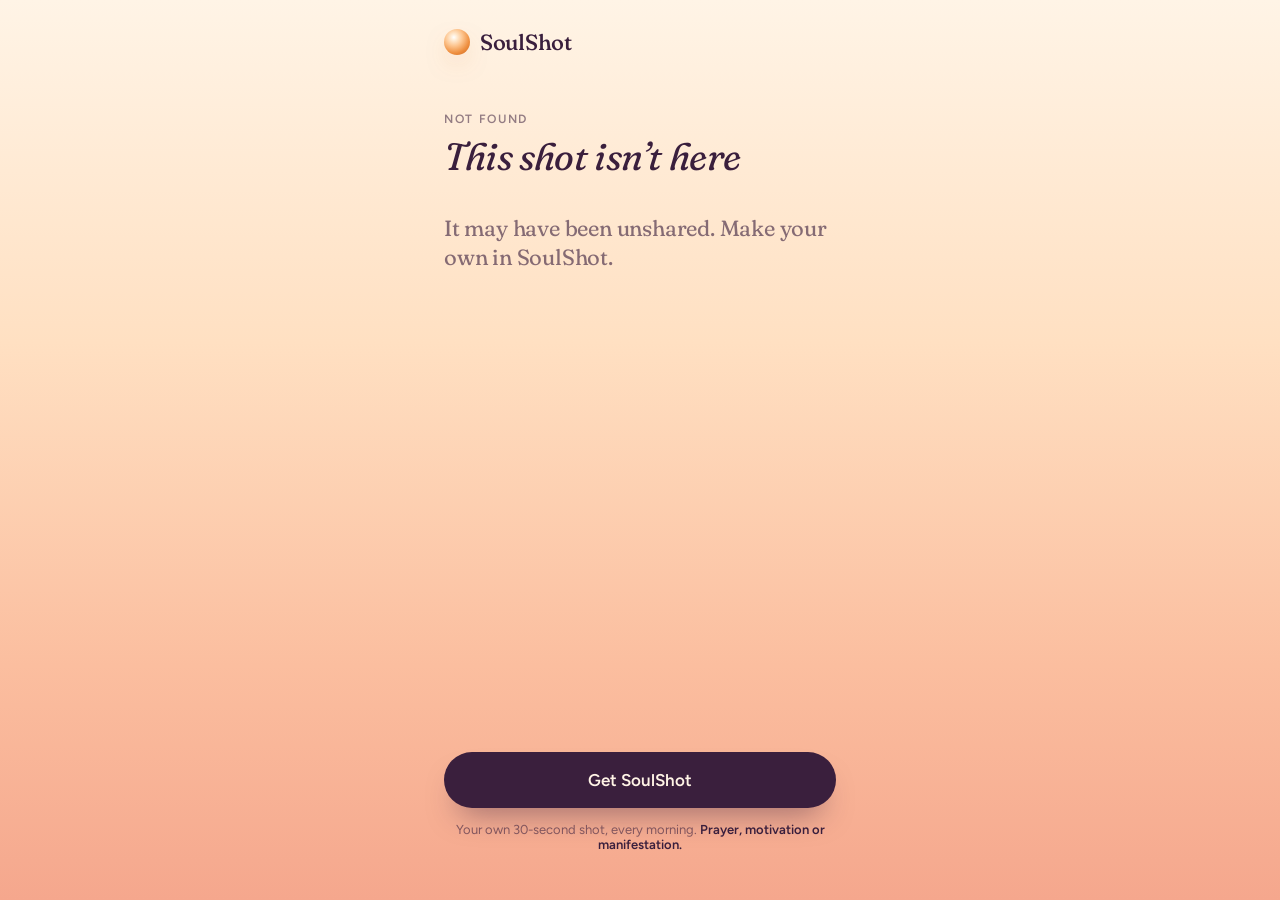
==== index.html @ 372f5d24 "Lane pill hugs its text" ====
<!doctype html>
<html lang="en">
<head>
<meta charset="utf-8">
<meta name="viewport" content="width=device-width, initial-scale=1, viewport-fit=cover">
<title>SoulShot</title>
<meta name="description" content="A 30-second shot from SoulShot. Tap to listen.">
<meta property="og:title" content="A SoulShot, shared with you">
<meta property="og:description" content="A 30-second shot. Tap to listen.">
<meta property="og:site_name" content="SoulShot">
<meta name="twitter:card" content="summary">
<meta name="theme-color" content="#FFF4E6">
<link rel="preconnect" href="https://fonts.gstatic.com" crossorigin>
<link rel="stylesheet" href="https://fonts.googleapis.com/css2?family=Fraunces:ital,opsz,wght,SOFT@0,9..144,400;0,9..144,500;1,9..144,400&family=Figtree:wght@400;500;600&display=swap">
<style>
  :root{--plum:#3A1F3D;--night:#1E1424;--cream:#FFF4E6;--peach:#FFE0C2;--salmon:#F5A78D;--sun:#EE8E3E;--lane:#E9633C}
  *{box-sizing:border-box}
  html,body{margin:0;min-height:100%}
  body{font-family:Figtree,-apple-system,"Segoe UI",sans-serif;color:var(--plum);background:linear-gradient(180deg,var(--cream) 0%,var(--peach) 38%,#FBBE9F 74%,var(--salmon) 100%) fixed;-webkit-font-smoothing:antialiased}
  .wrap{max-width:440px;margin:0 auto;padding:max(28px,env(safe-area-inset-top)) 24px 48px;min-height:100vh;display:flex;flex-direction:column}
  .brand{display:flex;align-items:center;gap:10px;font-family:Fraunces,Georgia,serif;font-variation-settings:"SOFT" 60;font-weight:500;font-size:22px;letter-spacing:-.3px}
  .orb{width:26px;height:26px;border-radius:50%;background:radial-gradient(circle at 38% 32%,#fff 0%,#FFEBD3 13%,#FDC58F 36%,#EE8E3E 66%,#C4611E 100%);box-shadow:0 10px 24px -8px rgba(200,100,30,.55);animation:breathe 4.4s ease-in-out infinite}
  @keyframes breathe{50%{transform:scale(1.06)}}
  .eyebrow{margin-top:56px;font-size:12px;font-weight:600;letter-spacing:.14em;text-transform:uppercase;color:rgba(58,31,61,.55)}
  h1{font-family:Fraunces,Georgia,serif;font-variation-settings:"SOFT" 60;font-style:italic;font-weight:400;font-size:38px;line-height:1.08;letter-spacing:-.4px;margin:10px 0 0;text-wrap:balance;min-height:1.1em}
  .lane{display:inline-block;align-self:flex-start;margin-top:8px;padding:5px 10px;border-radius:999px;background:rgba(255,255,255,.7);font-size:12px;font-weight:600;color:var(--lane);text-transform:capitalize}
  .player{margin-top:28px;display:flex;align-items:center;gap:16px}
  button.play{width:72px;height:72px;border-radius:50%;border:0;background:var(--plum);color:var(--cream);display:grid;place-items:center;cursor:pointer;box-shadow:0 18px 30px -14px rgba(58,31,61,.5);flex:0 0 auto}
  button.play svg{width:26px;height:26px;fill:currentColor}
  button.play .pause{display:none}
  button.play.on .play{display:none}
  button.play.on .pause{display:block}
  .track{flex:1}
  .bar{height:4px;border-radius:4px;background:rgba(58,31,61,.18);overflow:hidden}
  .fill{height:100%;width:0;background:var(--plum);border-radius:4px;transition:width .2s linear}
  .times{display:flex;justify-content:space-between;font-size:12px;color:rgba(58,31,61,.6);margin-top:8px;font-variant-numeric:tabular-nums}
  .words{margin-top:36px;font-family:Fraunces,Georgia,serif;font-variation-settings:"SOFT" 60;font-size:22px;line-height:1.35;letter-spacing:-.2px}
  .words p{margin:0 0 14px}
  .quiet{color:rgba(58,31,61,.62)}
  .get{margin-top:auto;padding-top:48px}
  a.cta{display:flex;align-items:center;justify-content:center;height:56px;border-radius:999px;background:var(--plum);color:var(--cream);text-decoration:none;font-weight:600;font-size:17px;box-shadow:0 18px 30px -14px rgba(58,31,61,.5)}
  .foot{margin-top:14px;text-align:center;font-size:13px;color:rgba(58,31,61,.6)}
  .foot b{font-weight:600;color:var(--plum)}
  [hidden]{display:none!important}
  @media (prefers-reduced-motion:reduce){.fill{transition:none}.orb{animation:none}}
</style>
</head>
<body>
<div class="wrap">
  <div class="brand"><span class="orb"></span>SoulShot</div>
  <div class="eyebrow" id="eyebrow">A shot, shared with you</div>
  <h1 id="title"></h1>
  <span class="lane" id="lane" hidden></span>
  <div class="player" id="player" hidden>
    <button class="play" id="play" aria-label="Play">
      <svg class="play" viewBox="0 0 24 24"><path d="M8 5v14l11-7z"/></svg>
      <svg class="pause" viewBox="0 0 24 24"><path d="M6 5h4v14H6zm8 0h4v14h-4z"/></svg>
    </button>
    <div class="track"><div class="bar"><div class="fill" id="fill"></div></div>
      <div class="times"><span id="now">0:00</span><span id="end">0:30</span></div>
    </div>
  </div>
  <audio id="audio" preload="metadata"></audio>
  <div class="words" id="words"><p class="quiet">Opening…</p></div>
  <div class="get">
    <a class="cta" id="cta" href="https://apps.apple.com/app/id6813150517">Get SoulShot</a>
    <div class="foot">Your own 30-second shot, every morning. <b>Prayer, motivation or manifestation.</b></div>
  </div>
</div>
<script>
(function(){
  // The shot comes from the SoulShot backend by its share token; only shots
  // their owner shared have one, and the link names nothing else.
  var API='https://uipfkozpxhfnmvrdkhsc.supabase.co/functions/v1/share/';
  var LANE={prayer:'#D9A23F',motivation:'#E9633C',manifestation:'#7F63C8'};
  var q=new URLSearchParams(location.search);
  var token=q.get('t')||(location.hash||'').replace(/^#/,'');
  var $=function(id){return document.getElementById(id)};
  function fmt(s){s=Math.max(0,Math.round(s));return Math.floor(s/60)+':'+String(s%60).padStart(2,'0')}
  function notFound(){
    $('eyebrow').textContent='Not found';
    $('title').textContent='This shot isn’t here';
    $('words').innerHTML='<p class="quiet">It may have been unshared. Make your own in SoulShot.</p>';
  }
  if(!token||!/^[A-Za-z0-9_-]{6,64}$/.test(token)){notFound();return}
  fetch(API+encodeURIComponent(token)+'?format=json',{headers:{accept:'application/json'}})
    .then(function(r){if(!r.ok)throw new Error(String(r.status));return r.json()})
    .then(function(shot){
      document.title=shot.title+' · SoulShot';
      $('title').textContent=shot.title;
      var lane=$('lane');lane.textContent=shot.lane;lane.style.color=LANE[shot.lane]||LANE.motivation;lane.hidden=false;
      var words=$('words');words.innerHTML='';
      String(shot.script||'').split(/(?<=[.!?…]["'”’)\]]*)\s+/).forEach(function(s){s=s.trim();if(!s)return;var p=document.createElement('p');p.textContent=s;words.appendChild(p)});
      if(shot.appStoreUrl)$('cta').href=shot.appStoreUrl;
      if(!shot.audioUrl)return;
      var a=$('audio'),b=$('play'),f=$('fill'),n=$('now');
      a.src=shot.audioUrl;
      $('end').textContent=fmt(shot.durationSeconds||30);
      $('player').hidden=false;
      b.addEventListener('click',function(){if(a.paused){a.play()}else{a.pause()}});
      a.addEventListener('play',function(){b.classList.add('on');b.setAttribute('aria-label','Pause')});
      a.addEventListener('pause',function(){b.classList.remove('on');b.setAttribute('aria-label','Play')});
      a.addEventListener('loadedmetadata',function(){if(a.duration)$('end').textContent=fmt(a.duration)});
      a.addEventListener('timeupdate',function(){if(a.duration){f.style.width=(a.currentTime/a.duration*100)+'%';n.textContent=fmt(a.currentTime)}});
      a.addEventListener('ended',function(){f.style.width='100%'});
    })
    .catch(notFound);
})();
</script>
</body>
</html>
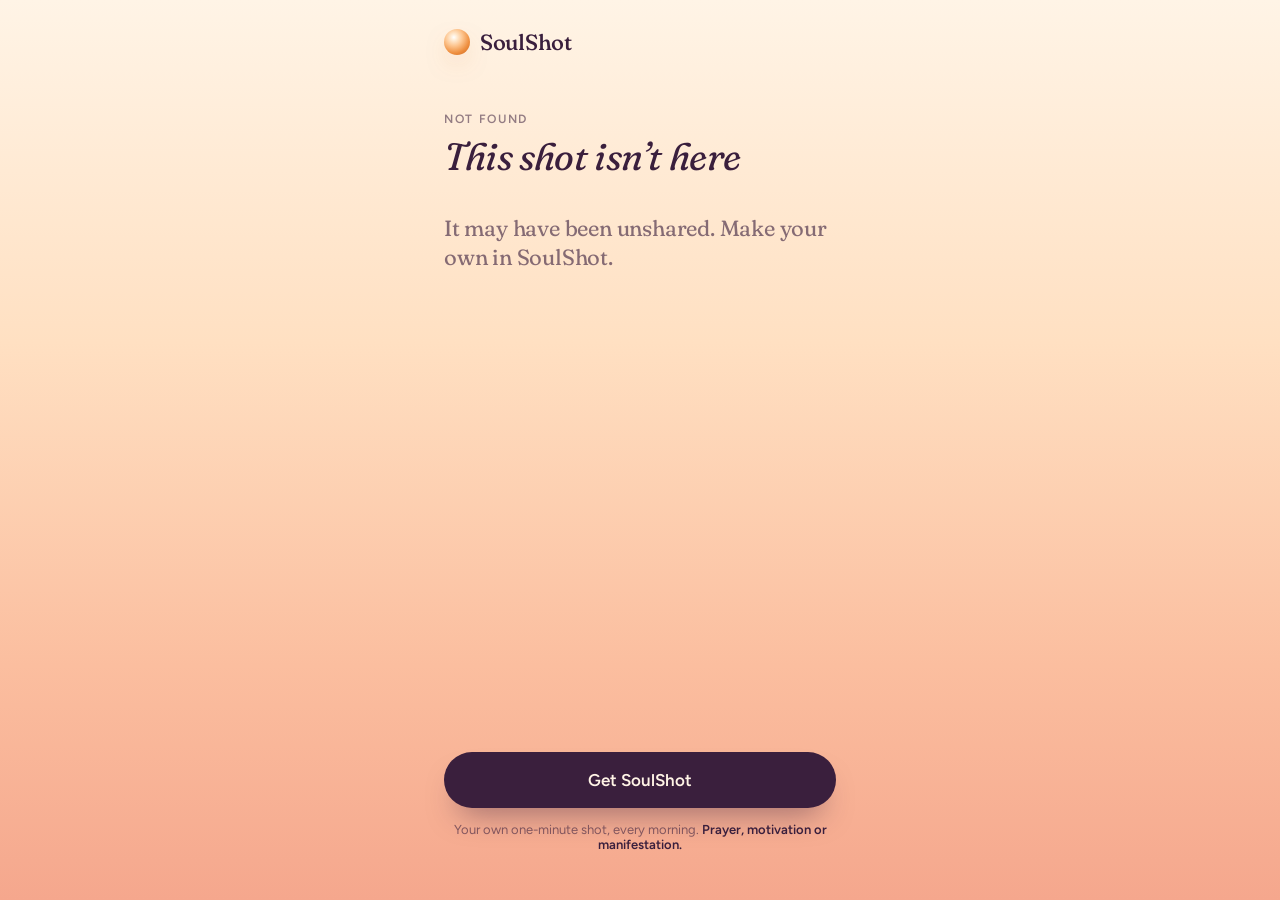
==== commit b15cbaff: "Play the delivery's music bed under a shared shot The stored file is voice only; the app layers the " ====
--- a/index.html
+++ b/index.html
@@ -4,9 +4,9 @@
 <meta charset="utf-8">
 <meta name="viewport" content="width=device-width, initial-scale=1, viewport-fit=cover">
 <title>SoulShot</title>
-<meta name="description" content="A 30-second shot from SoulShot. Tap to listen.">
+<meta name="description" content="A one-minute shot from SoulShot. Tap to listen.">
 <meta property="og:title" content="A SoulShot, shared with you">
-<meta property="og:description" content="A 30-second shot. Tap to listen.">
+<meta property="og:description" content="A one-minute shot. Tap to listen.">
 <meta property="og:site_name" content="SoulShot">
 <meta name="twitter:card" content="summary">
 <meta name="theme-color" content="#FFF4E6">
@@ -57,14 +57,15 @@
       <svg class="pause" viewBox="0 0 24 24"><path d="M6 5h4v14H6zm8 0h4v14h-4z"/></svg>
     </button>
     <div class="track"><div class="bar"><div class="fill" id="fill"></div></div>
-      <div class="times"><span id="now">0:00</span><span id="end">0:30</span></div>
+      <div class="times"><span id="now">0:00</span><span id="end">1:15</span></div>
     </div>
   </div>
   <audio id="audio" preload="metadata"></audio>
+  <audio id="bed" preload="auto" loop></audio>
   <div class="words" id="words"><p class="quiet">Opening…</p></div>
   <div class="get">
     <a class="cta" id="cta" href="https://apps.apple.com/app/id6813150517">Get SoulShot</a>
-    <div class="foot">Your own 30-second shot, every morning. <b>Prayer, motivation or manifestation.</b></div>
+    <div class="foot">Your own one-minute shot, every morning. <b>Prayer, motivation or manifestation.</b></div>
   </div>
 </div>
 <script>
@@ -93,16 +94,21 @@
       String(shot.script||'').split(/(?<=[.!?…]["'”’)\]]*)\s+/).forEach(function(s){s=s.trim();if(!s)return;var p=document.createElement('p');p.textContent=s;words.appendChild(p)});
       if(shot.appStoreUrl)$('cta').href=shot.appStoreUrl;
       if(!shot.audioUrl)return;
-      var a=$('audio'),b=$('play'),f=$('fill'),n=$('now');
+      var a=$('audio'),b=$('play'),f=$('fill'),n=$('now'),m=$('bed');
       a.src=shot.audioUrl;
-      $('end').textContent=fmt(shot.durationSeconds||30);
+      // The music under the voice, as the app plays it: the delivery's own
+      // bed, looping quietly, in with the voice and out with the last word.
+      var bed=shot.bed&&shot.bed.url?shot.bed:null,gain=bed?Math.max(0,Math.min(1,bed.gain||0.3)):0,fade=null;
+      if(bed){m.src=bed.url;m.volume=gain}
+      function ramp(to,ms,done){if(!bed)return;clearInterval(fade);var from=m.volume,steps=10,i=0;fade=setInterval(function(){i++;m.volume=Math.max(0,Math.min(1,from+(to-from)*i/steps));if(i>=steps){clearInterval(fade);done&&done()}},ms/steps)}
+      $('end').textContent=fmt(shot.durationSeconds||75);
       $('player').hidden=false;
       b.addEventListener('click',function(){if(a.paused){a.play()}else{a.pause()}});
-      a.addEventListener('play',function(){b.classList.add('on');b.setAttribute('aria-label','Pause')});
-      a.addEventListener('pause',function(){b.classList.remove('on');b.setAttribute('aria-label','Play')});
+      a.addEventListener('play',function(){b.classList.add('on');b.setAttribute('aria-label','Pause');if(bed){m.volume=0;m.play().catch(function(){});ramp(gain,900)}});
+      a.addEventListener('pause',function(){b.classList.remove('on');b.setAttribute('aria-label','Play');if(bed&&!a.ended)ramp(0,400,function(){m.pause()})});
       a.addEventListener('loadedmetadata',function(){if(a.duration)$('end').textContent=fmt(a.duration)});
       a.addEventListener('timeupdate',function(){if(a.duration){f.style.width=(a.currentTime/a.duration*100)+'%';n.textContent=fmt(a.currentTime)}});
-      a.addEventListener('ended',function(){f.style.width='100%'});
+      a.addEventListener('ended',function(){f.style.width='100%';if(bed)ramp(0,1500,function(){m.pause();m.currentTime=0})});
     })
     .catch(notFound);
 })();
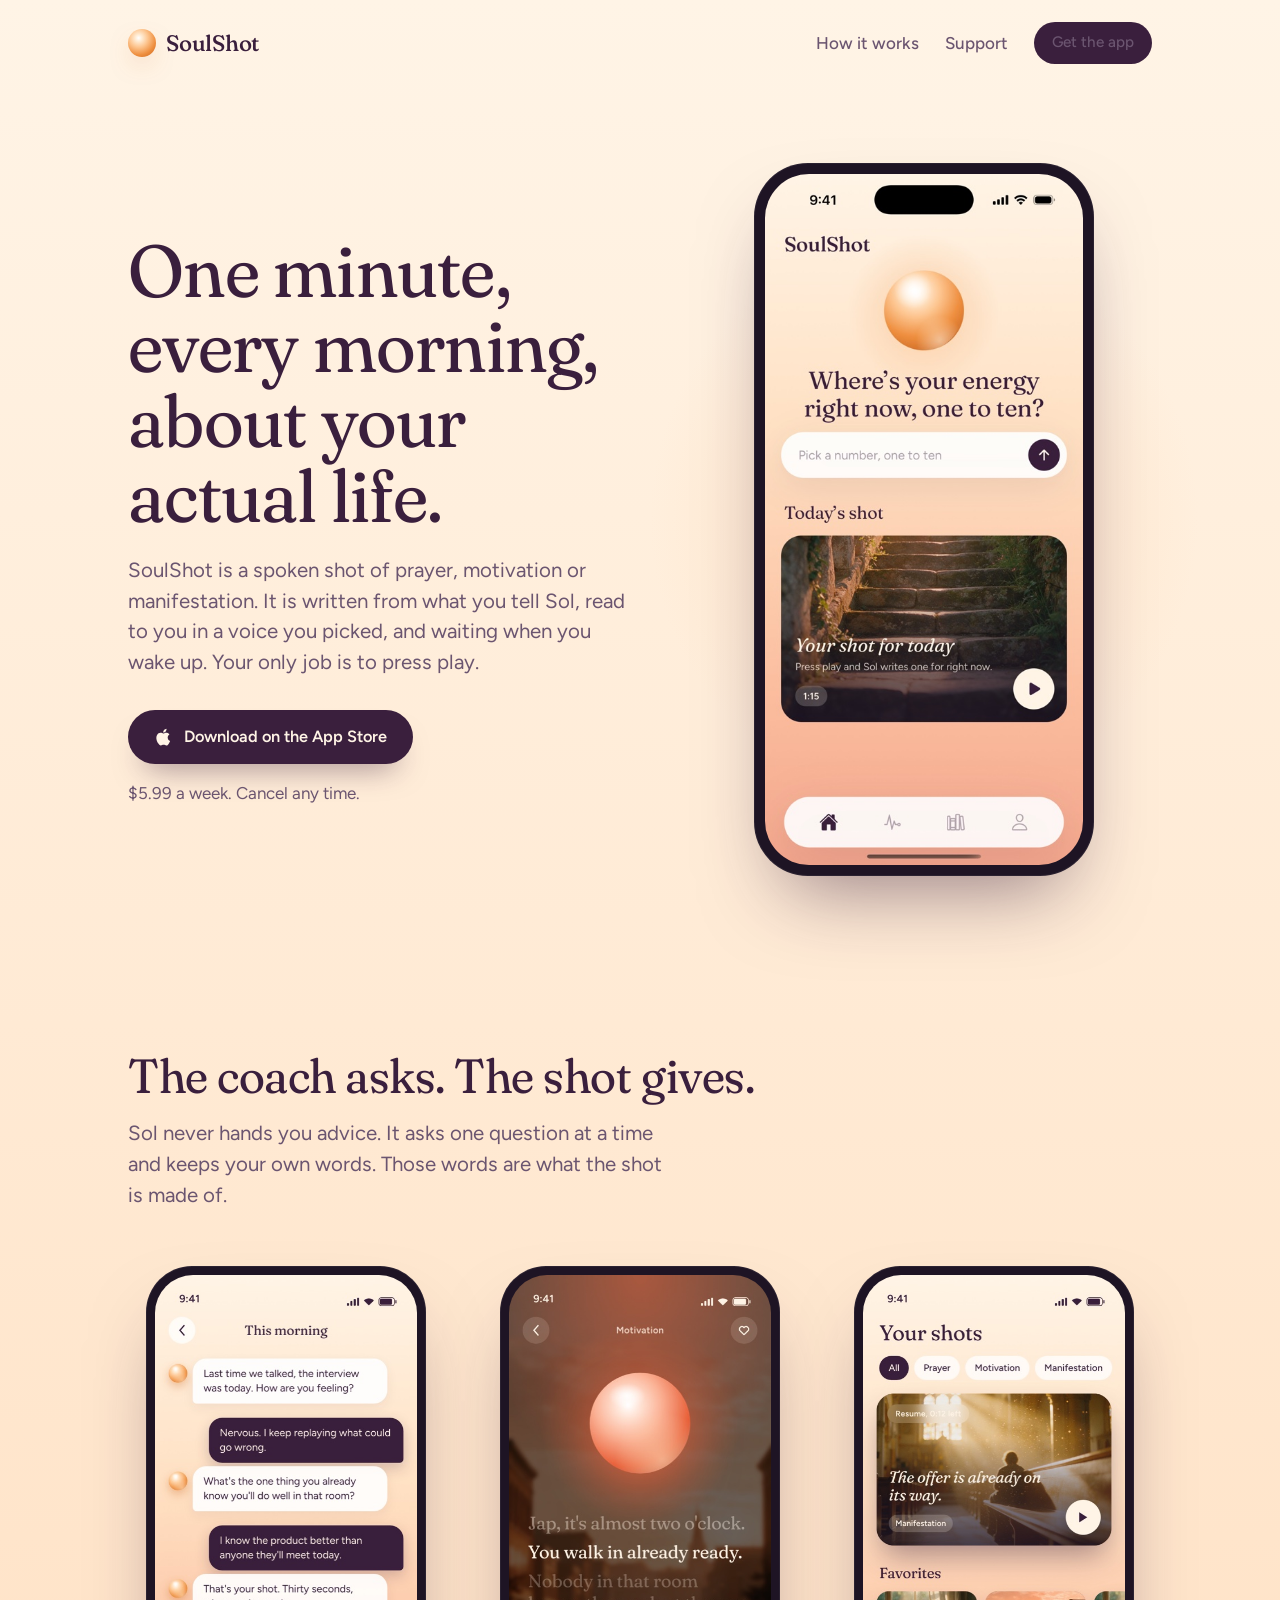
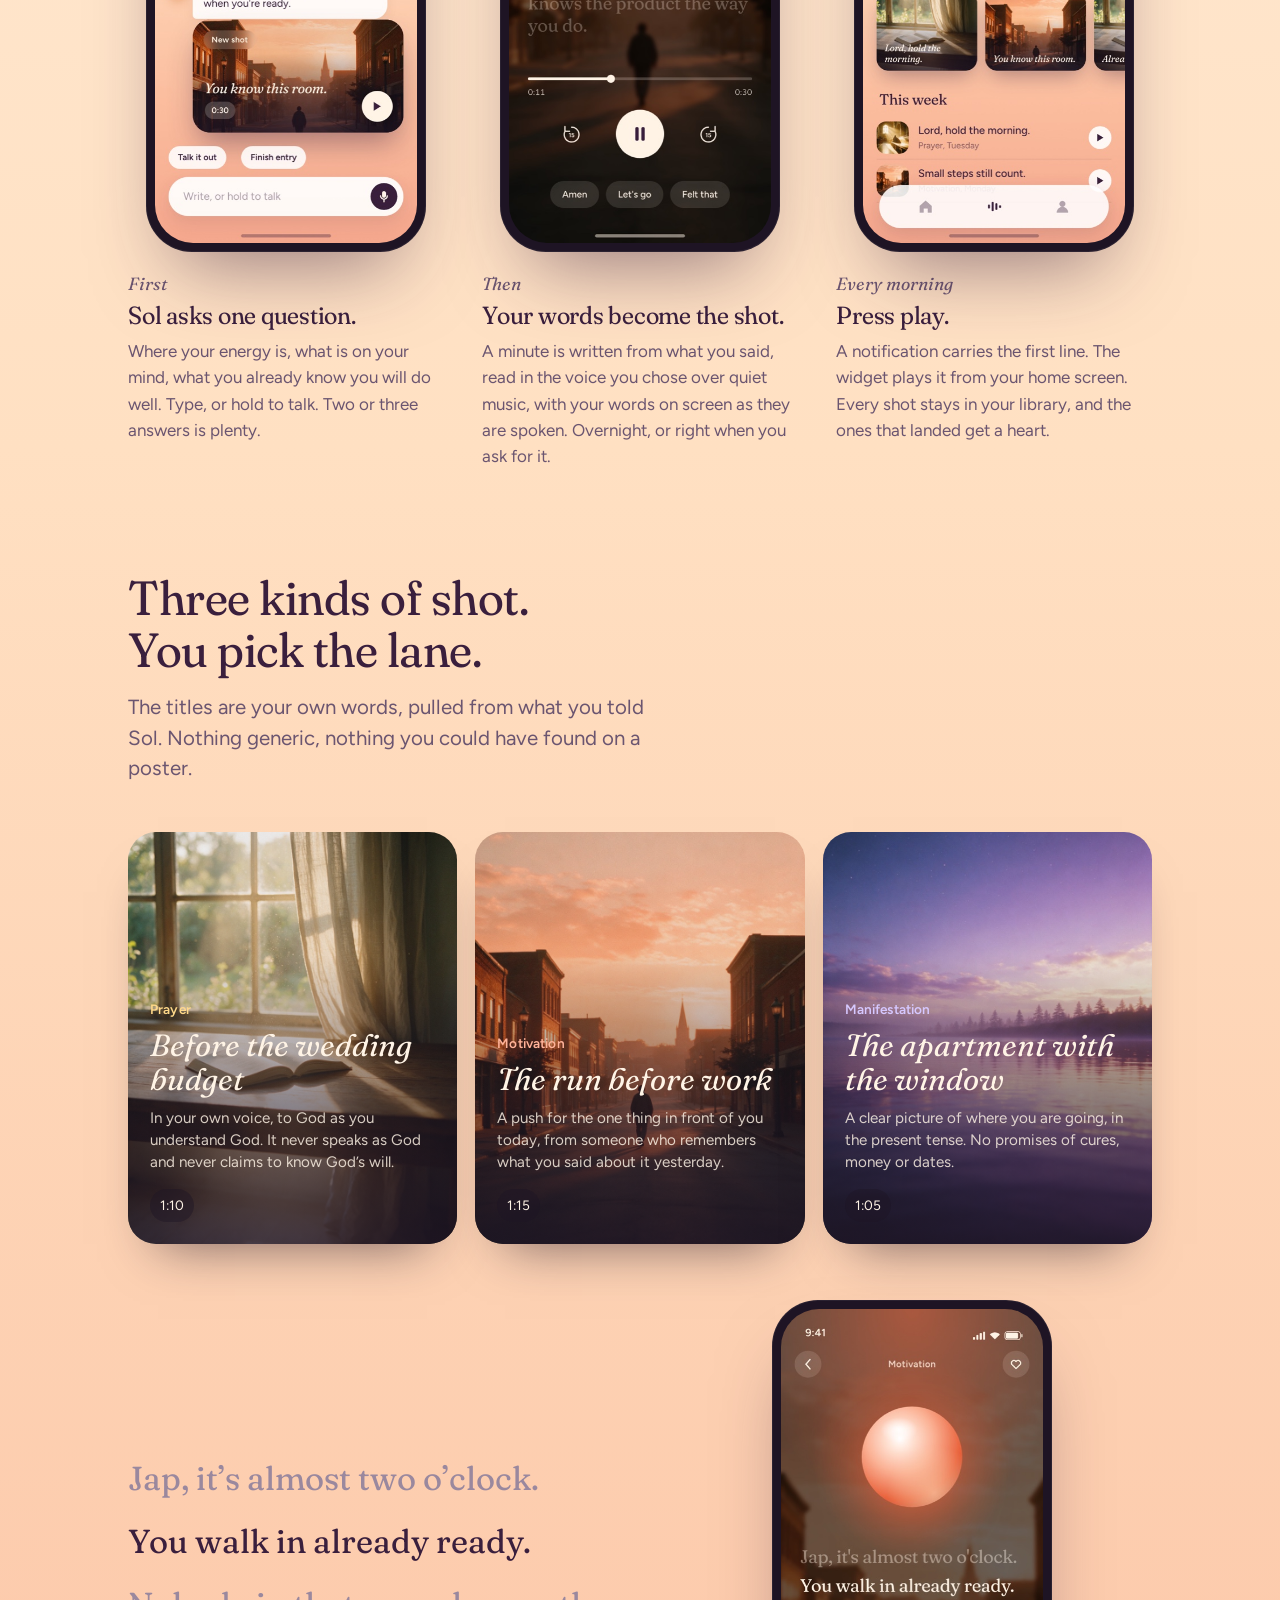
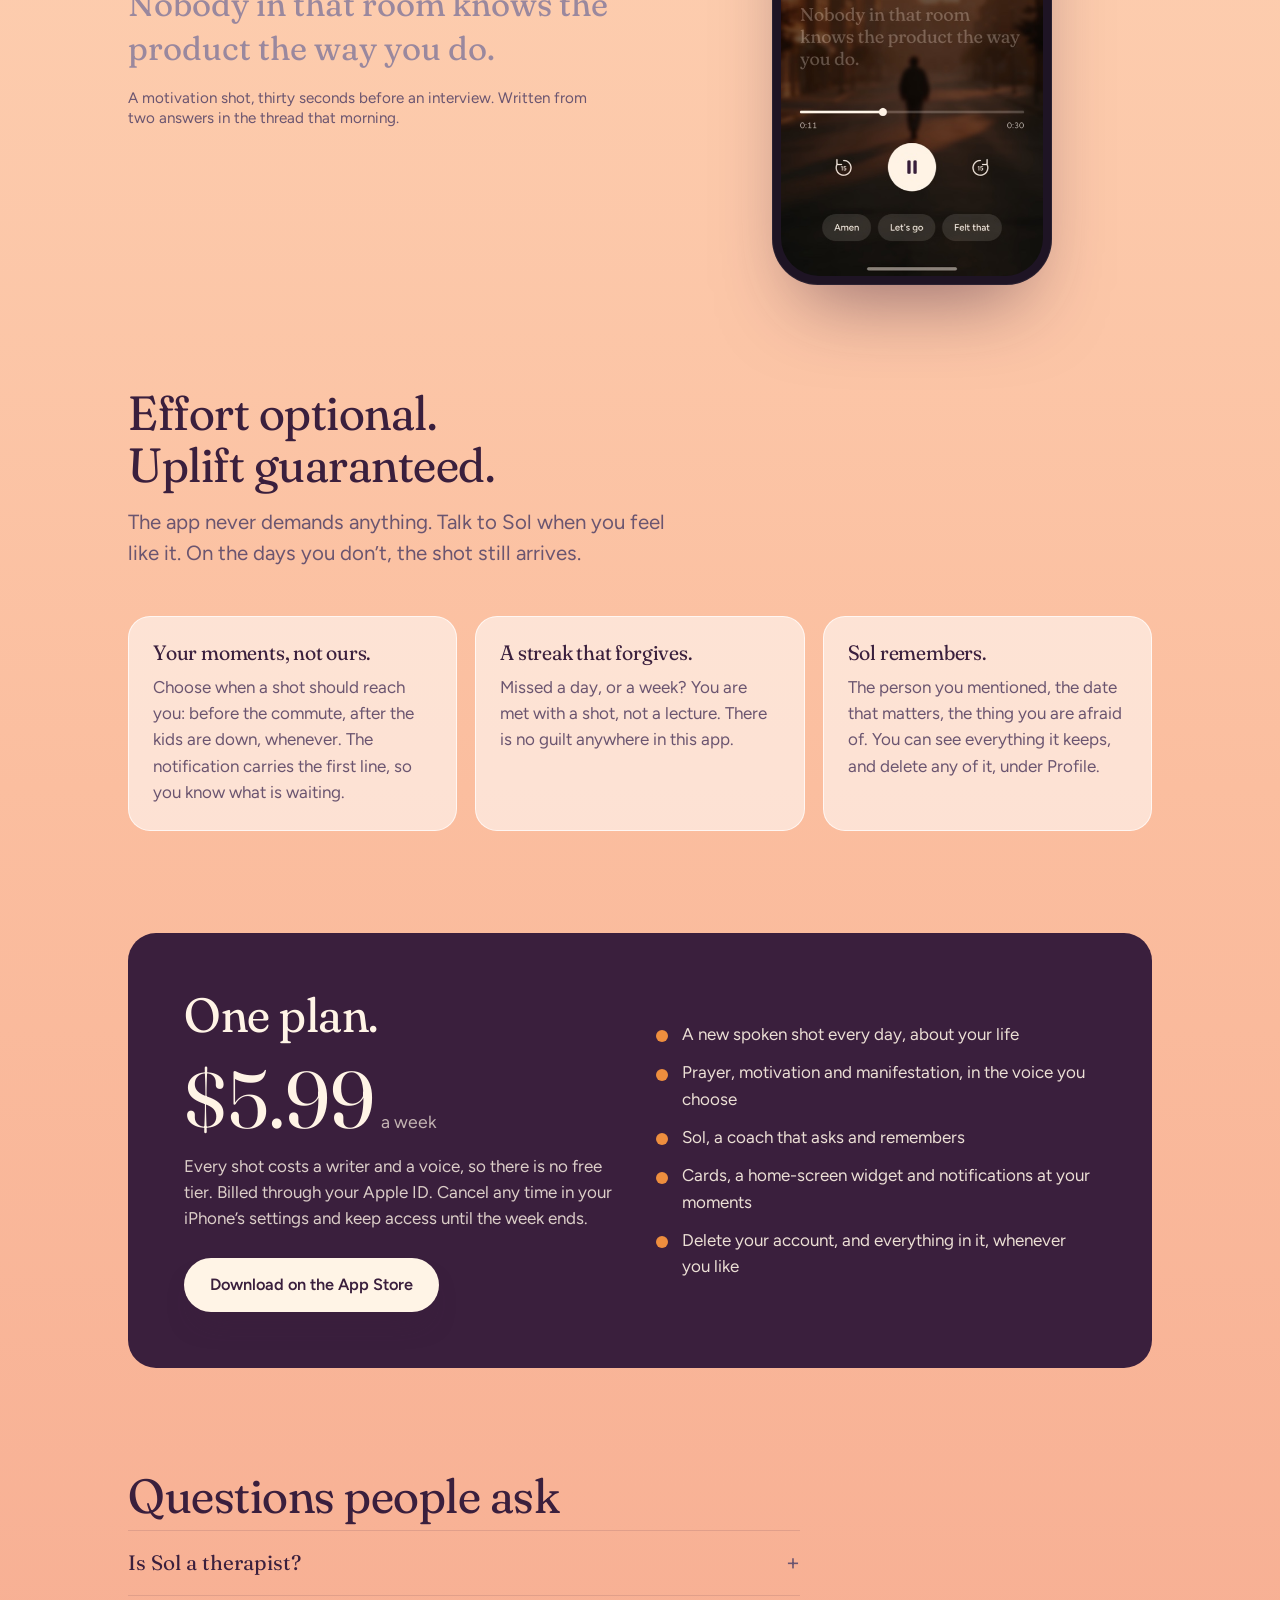
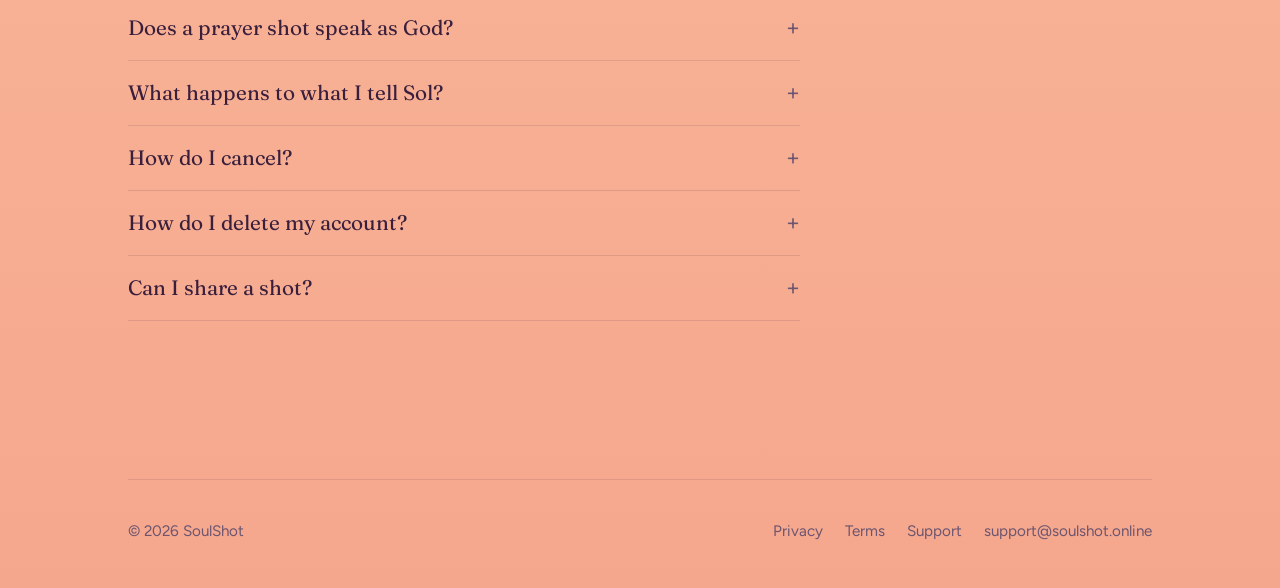
==== commit 279482fb: "soulshot.online: landing, legal, support, share player" ====
--- a/index.html
+++ b/index.html
@@ -4,114 +4,229 @@
 <meta charset="utf-8">
 <meta name="viewport" content="width=device-width, initial-scale=1, viewport-fit=cover">
 <title>SoulShot</title>
-<meta name="description" content="A one-minute shot from SoulShot. Tap to listen.">
-<meta property="og:title" content="A SoulShot, shared with you">
-<meta property="og:description" content="A one-minute shot. Tap to listen.">
+<meta name="description" content="One minute of spoken prayer, motivation or manifestation every morning, written from what you tell Sol. Press play.">
+<link rel="canonical" href="https://soulshot.online/">
+<meta property="og:type" content="website">
 <meta property="og:site_name" content="SoulShot">
-<meta name="twitter:card" content="summary">
+<meta property="og:title" content="SoulShot">
+<meta property="og:description" content="One minute, every morning, about your actual life. Prayer, motivation or manifestation, spoken to you.">
+<meta property="og:url" content="https://soulshot.online/">
+<meta property="og:image" content="https://soulshot.online/img/og.png">
+<meta name="twitter:card" content="summary_large_image">
 <meta name="theme-color" content="#FFF4E6">
+<meta name="apple-itunes-app" content="app-id=6813150517">
+<link rel="icon" href="/img/favicon.png" type="image/png">
+<link rel="apple-touch-icon" href="/img/apple-touch-icon.png">
+<link rel="preconnect" href="https://fonts.googleapis.com">
 <link rel="preconnect" href="https://fonts.gstatic.com" crossorigin>
-<link rel="stylesheet" href="https://fonts.googleapis.com/css2?family=Fraunces:ital,opsz,wght,SOFT@0,9..144,400;0,9..144,500;1,9..144,400&family=Figtree:wght@400;500;600&display=swap">
+<link rel="stylesheet" href="https://fonts.googleapis.com/css2?family=Fraunces:ital,opsz,wght,SOFT@0,9..144,400;0,9..144,500;1,9..144,400;1,9..144,500&family=Figtree:wght@400;500;600&display=swap">
+<link rel="stylesheet" href="/site.css">
+<script>
+  // Shared shots used to open at the site root (?t=token). They now live at /s/.
+  (function(){var q=location.search;if(/[?&]t=/.test(q)){location.replace('/s/'+q+location.hash)}})();
+</script>
 <style>
-  :root{--plum:#3A1F3D;--night:#1E1424;--cream:#FFF4E6;--peach:#FFE0C2;--salmon:#F5A78D;--sun:#EE8E3E;--lane:#E9633C}
-  *{box-sizing:border-box}
-  html,body{margin:0;min-height:100%}
-  body{font-family:Figtree,-apple-system,"Segoe UI",sans-serif;color:var(--plum);background:linear-gradient(180deg,var(--cream) 0%,var(--peach) 38%,#FBBE9F 74%,var(--salmon) 100%) fixed;-webkit-font-smoothing:antialiased}
-  .wrap{max-width:440px;margin:0 auto;padding:max(28px,env(safe-area-inset-top)) 24px 48px;min-height:100vh;display:flex;flex-direction:column}
-  .brand{display:flex;align-items:center;gap:10px;font-family:Fraunces,Georgia,serif;font-variation-settings:"SOFT" 60;font-weight:500;font-size:22px;letter-spacing:-.3px}
-  .orb{width:26px;height:26px;border-radius:50%;background:radial-gradient(circle at 38% 32%,#fff 0%,#FFEBD3 13%,#FDC58F 36%,#EE8E3E 66%,#C4611E 100%);box-shadow:0 10px 24px -8px rgba(200,100,30,.55);animation:breathe 4.4s ease-in-out infinite}
-  @keyframes breathe{50%{transform:scale(1.06)}}
-  .eyebrow{margin-top:56px;font-size:12px;font-weight:600;letter-spacing:.14em;text-transform:uppercase;color:rgba(58,31,61,.55)}
-  h1{font-family:Fraunces,Georgia,serif;font-variation-settings:"SOFT" 60;font-style:italic;font-weight:400;font-size:38px;line-height:1.08;letter-spacing:-.4px;margin:10px 0 0;text-wrap:balance;min-height:1.1em}
-  .lane{display:inline-block;align-self:flex-start;margin-top:8px;padding:5px 10px;border-radius:999px;background:rgba(255,255,255,.7);font-size:12px;font-weight:600;color:var(--lane);text-transform:capitalize}
-  .player{margin-top:28px;display:flex;align-items:center;gap:16px}
-  button.play{width:72px;height:72px;border-radius:50%;border:0;background:var(--plum);color:var(--cream);display:grid;place-items:center;cursor:pointer;box-shadow:0 18px 30px -14px rgba(58,31,61,.5);flex:0 0 auto}
-  button.play svg{width:26px;height:26px;fill:currentColor}
-  button.play .pause{display:none}
-  button.play.on .play{display:none}
-  button.play.on .pause{display:block}
-  .track{flex:1}
-  .bar{height:4px;border-radius:4px;background:rgba(58,31,61,.18);overflow:hidden}
-  .fill{height:100%;width:0;background:var(--plum);border-radius:4px;transition:width .2s linear}
-  .times{display:flex;justify-content:space-between;font-size:12px;color:rgba(58,31,61,.6);margin-top:8px;font-variant-numeric:tabular-nums}
-  .words{margin-top:36px;font-family:Fraunces,Georgia,serif;font-variation-settings:"SOFT" 60;font-size:22px;line-height:1.35;letter-spacing:-.2px}
-  .words p{margin:0 0 14px}
-  .quiet{color:rgba(58,31,61,.62)}
-  .get{margin-top:auto;padding-top:48px}
-  a.cta{display:flex;align-items:center;justify-content:center;height:56px;border-radius:999px;background:var(--plum);color:var(--cream);text-decoration:none;font-weight:600;font-size:17px;box-shadow:0 18px 30px -14px rgba(58,31,61,.5)}
-  .foot{margin-top:14px;text-align:center;font-size:13px;color:rgba(58,31,61,.6)}
-  .foot b{font-weight:600;color:var(--plum)}
-  [hidden]{display:none!important}
-  @media (prefers-reduced-motion:reduce){.fill{transition:none}.orb{animation:none}}
+  /* Only the landing page has these. */
+  .hero h1 em { font-style: italic; }
+  .badge-note { font-size: .92rem; color: var(--plum-2); }
 </style>
 </head>
 <body>
-<div class="wrap">
-  <div class="brand"><span class="orb"></span>SoulShot</div>
-  <div class="eyebrow" id="eyebrow">A shot, shared with you</div>
-  <h1 id="title"></h1>
-  <span class="lane" id="lane" hidden></span>
-  <div class="player" id="player" hidden>
-    <button class="play" id="play" aria-label="Play">
-      <svg class="play" viewBox="0 0 24 24"><path d="M8 5v14l11-7z"/></svg>
-      <svg class="pause" viewBox="0 0 24 24"><path d="M6 5h4v14H6zm8 0h4v14h-4z"/></svg>
-    </button>
-    <div class="track"><div class="bar"><div class="fill" id="fill"></div></div>
-      <div class="times"><span id="now">0:00</span><span id="end">1:15</span></div>
-    </div>
+<div class="sky">
+<header class="wrap">
+  <nav class="nav" aria-label="Site">
+    <a class="brand" href="/"><span class="orb" aria-hidden="true"></span>SoulShot</a>
+    <div class="nav-links">
+      <a class="plain" href="#how">How it works</a>
+      <a class="plain" href="/support/">Support</a>
+      <a class="btn sm" href="https://apps.apple.com/app/id6813150517">Get the app</a>
+    </div>
+  </nav>
+</header>
+
+<main class="wrap">
+  <section class="hero" aria-labelledby="hero-title">
+    <div class="hero-copy">
+      <h1 id="hero-title">One minute, every morning, about your actual life.</h1>
+      <p class="lede">SoulShot is a spoken shot of prayer, motivation or manifestation. It is written from what you tell Sol, read to you in a voice you picked, and waiting when you wake up. Your only job is to press play.</p>
+      <div class="hero-cta">
+        <a class="btn" href="https://apps.apple.com/app/id6813150517">
+          <svg viewBox="0 0 24 24" aria-hidden="true"><path d="M16.4 12.6c0-2.5 2-3.7 2.1-3.7-1.2-1.7-3-1.9-3.6-2-1.5-.2-3 .9-3.8.9-.8 0-2-.9-3.3-.8-1.7 0-3.2 1-4.1 2.5-1.8 3-.5 7.6 1.3 10.1.9 1.2 1.9 2.6 3.2 2.6 1.3-.1 1.8-.8 3.3-.8 1.6 0 2 .8 3.3.8 1.4 0 2.3-1.3 3.1-2.5 1-1.4 1.4-2.8 1.4-2.9-.1 0-2.9-1.1-2.9-4.2zM14 5.3c.7-.8 1.2-2 1-3.2-1 .1-2.2.7-2.9 1.5-.6.7-1.2 1.9-1.1 3.1 1.1.1 2.3-.6 3-1.4z"/></svg>
+          Download on the App Store
+        </a>
+        <span class="hero-price">$5.99 a week. Cancel any time.</span>
+      </div>
+    </div>
+    <div class="hero-art">
+      <div class="orb-video" aria-hidden="true">
+        <video autoplay muted loop playsinline src="/img/orb.mp4"></video>
+      </div>
+      <div class="glow" aria-hidden="true"></div>
+      <div class="phone">
+        <img src="/img/home.jpg" width="1000" height="2174" alt="The SoulShot home screen: the orb, the question ‘Where’s your energy right now, one to ten?’, and today’s shot ready to play." fetchpriority="high">
+      </div>
+    </div>
+  </section>
+
+  <section class="section" id="how" aria-labelledby="how-title">
+    <div class="section-head">
+      <h2 id="how-title">The coach asks. The shot gives.</h2>
+      <p class="lede">Sol never hands you advice. It asks one question at a time and keeps your own words. Those words are what the shot is made of.</p>
+    </div>
+    <div class="steps">
+      <div class="step">
+        <div class="phone sm"><img src="/img/thread.jpg" width="1000" height="2164" alt="A thread with Sol: it asks how the interview feels, you answer, it asks what you already know you’ll do well." loading="lazy"></div>
+        <div>
+          <div class="step-num">First</div>
+          <h3>Sol asks one question.</h3>
+          <p>Where your energy is, what is on your mind, what you already know you will do well. Type, or hold to talk. Two or three answers is plenty.</p>
+        </div>
+      </div>
+      <div class="step">
+        <div class="phone sm"><img src="/img/player.jpg" width="1000" height="2164" alt="The player: a dark photo, the orb, the shot’s words lighting up line by line as they are spoken." loading="lazy"></div>
+        <div>
+          <div class="step-num">Then</div>
+          <h3>Your words become the shot.</h3>
+          <p>A minute is written from what you said, read in the voice you chose over quiet music, with your words on screen as they are spoken. Overnight, or right when you ask for it.</p>
+        </div>
+      </div>
+      <div class="step">
+        <div class="phone sm"><img src="/img/library.jpg" width="1000" height="2164" alt="The library: every shot kept as a photo card, with the ones you hearted." loading="lazy"></div>
+        <div>
+          <div class="step-num">Every morning</div>
+          <h3>Press play.</h3>
+          <p>A notification carries the first line. The widget plays it from your home screen. Every shot stays in your library, and the ones that landed get a heart.</p>
+        </div>
+      </div>
+    </div>
+  </section>
+
+  <section class="section" id="lanes" aria-labelledby="lanes-title">
+    <div class="section-head">
+      <h2 id="lanes-title">Three kinds of shot. You pick the lane.</h2>
+      <p class="lede">The titles are your own words, pulled from what you told Sol. Nothing generic, nothing you could have found on a poster.</p>
+    </div>
+    <div class="lanes">
+      <div class="shot prayer">
+        <img src="/img/prayer.jpg" alt="" loading="lazy">
+        <div class="lane">Prayer</div>
+        <div class="title">Before the wedding budget</div>
+        <p class="desc">In your own voice, to God as you understand God. It never speaks as God and never claims to know God’s will.</p>
+        <div class="meta"><span class="dur">1:10</span></div>
+      </div>
+      <div class="shot motivation">
+        <img src="/img/motivation.jpg" alt="" loading="lazy">
+        <div class="lane">Motivation</div>
+        <div class="title">The run before work</div>
+        <p class="desc">A push for the one thing in front of you today, from someone who remembers what you said about it yesterday.</p>
+        <div class="meta"><span class="dur">1:15</span></div>
+      </div>
+      <div class="shot manifestation">
+        <img src="/img/manifestation.jpg" alt="" loading="lazy">
+        <div class="lane">Manifestation</div>
+        <div class="title">The apartment with the window</div>
+        <p class="desc">A clear picture of where you are going, in the present tense. No promises of cures, money or dates.</p>
+        <div class="meta"><span class="dur">1:05</span></div>
+      </div>
+    </div>
+
+    <div class="words">
+      <div class="script" aria-label="Sample shot">
+        <p>Jap, it’s almost two o’clock.</p>
+        <p class="now">You walk in already ready.</p>
+        <p>Nobody in that room knows the product the way you do.</p>
+        <small>A motivation shot, thirty seconds before an interview. Written from two answers in the thread that morning.</small>
+      </div>
+      <div class="phone sm"><img src="/img/player.jpg" width="1000" height="2164" alt="" loading="lazy"></div>
+    </div>
+  </section>
+
+  <section class="section" id="ritual" aria-labelledby="ritual-title">
+    <div class="section-head">
+      <h2 id="ritual-title">Effort optional. Uplift guaranteed.</h2>
+      <p class="lede">The app never demands anything. Talk to Sol when you feel like it. On the days you don’t, the shot still arrives.</p>
+    </div>
+    <div class="ritual">
+      <div>
+        <h3>Your moments, not ours.</h3>
+        <p>Choose when a shot should reach you: before the commute, after the kids are down, whenever. The notification carries the first line, so you know what is waiting.</p>
+      </div>
+      <div>
+        <h3>A streak that forgives.</h3>
+        <p>Missed a day, or a week? You are met with a shot, not a lecture. There is no guilt anywhere in this app.</p>
+      </div>
+      <div>
+        <h3>Sol remembers.</h3>
+        <p>The person you mentioned, the date that matters, the thing you are afraid of. You can see everything it keeps, and delete any of it, under Profile.</p>
+      </div>
+    </div>
+  </section>
+
+  <section class="section" id="price" aria-labelledby="price-title">
+    <div class="price">
+      <div>
+        <h2 id="price-title">One plan.</h2>
+        <div class="amount" style="margin-top:18px">$5.99<span>a week</span></div>
+        <p>Every shot costs a writer and a voice, so there is no free tier. Billed through your Apple ID. Cancel any time in your iPhone’s settings and keep access until the week ends.</p>
+        <a class="btn" href="https://apps.apple.com/app/id6813150517" style="margin-top:26px">Download on the App Store</a>
+      </div>
+      <ul>
+        <li>A new spoken shot every day, about your life</li>
+        <li>Prayer, motivation and manifestation, in the voice you choose</li>
+        <li>Sol, a coach that asks and remembers</li>
+        <li>Cards, a home-screen widget and notifications at your moments</li>
+        <li>Delete your account, and everything in it, whenever you like</li>
+      </ul>
+    </div>
+  </section>
+
+  <section class="section" id="faq" aria-labelledby="faq-title">
+    <h2 id="faq-title">Questions people ask</h2>
+    <div class="faq">
+      <details>
+        <summary>Is Sol a therapist?</summary>
+        <p>No. Sol is a coach that asks questions and keeps your answers. SoulShot is not medical, psychological, financial or legal advice. If something you write suggests you may be in danger, the app shows support resources instead of a reply.</p>
+      </details>
+      <details>
+        <summary>Does a prayer shot speak as God?</summary>
+        <p>Never. A prayer shot is written in your own voice, addressed to God as you understand God. It does not claim to know God’s will, and you can tell Sol your tradition so the words fit.</p>
+      </details>
+      <details>
+        <summary>What happens to what I tell Sol?</summary>
+        <p>It is used for one thing: to write your shots. Entries are stored encrypted and only your account can read them. We do not sell your information or use it for ads. The <a href="/privacy/">Privacy Policy</a> lists every company that touches it and why.</p>
+      </details>
+      <details>
+        <summary>How do I cancel?</summary>
+        <p>In your iPhone’s Settings: tap your name, then Subscriptions, then SoulShot. Cancel at least 24 hours before the week ends to avoid the next charge. You keep access until then.</p>
+      </details>
+      <details>
+        <summary>How do I delete my account?</summary>
+        <p>Profile, then Delete account. It removes every entry, every shot and its audio, and everything Sol remembered. It cannot be undone, and it does not cancel your subscription, so cancel first.</p>
+      </details>
+      <details>
+        <summary>Can I share a shot?</summary>
+        <p>Yes. Tap Share in the player and you get a link anyone can open in a browser, no app needed. Only that one shot is on the link.</p>
+      </details>
+    </div>
+  </section>
+</main>
+
+<script>
+  // Some browsers hold a muted autoplay until the page is settled; ask once more.
+  (function(){var v=document.querySelector(".orb-video video");if(!v)return;var go=function(){v.play().catch(function(){})};if(v.readyState>=2)go();else v.addEventListener("canplay",go,{once:true})})();
+</script>
+
+<footer class="wrap">
+  <div class="foot">
+    <div>© 2026 SoulShot</div>
+    <nav aria-label="Legal">
+      <a href="/privacy/">Privacy</a>
+      <a href="/terms/">Terms</a>
+      <a href="/support/">Support</a>
+      <a href="mailto:support@soulshot.online">support@soulshot.online</a>
+    </nav>
   </div>
-  <audio id="audio" preload="metadata"></audio>
-  <audio id="bed" preload="auto" loop></audio>
-  <div class="words" id="words"><p class="quiet">Opening…</p></div>
-  <div class="get">
-    <a class="cta" id="cta" href="https://apps.apple.com/app/id6813150517">Get SoulShot</a>
-    <div class="foot">Your own one-minute shot, every morning. <b>Prayer, motivation or manifestation.</b></div>
-  </div>
+</footer>
 </div>
-<script>
-(function(){
-  // The shot comes from the SoulShot backend by its share token; only shots
-  // their owner shared have one, and the link names nothing else.
-  var API='https://uipfkozpxhfnmvrdkhsc.supabase.co/functions/v1/share/';
-  var LANE={prayer:'#D9A23F',motivation:'#E9633C',manifestation:'#7F63C8'};
-  var q=new URLSearchParams(location.search);
-  var token=q.get('t')||(location.hash||'').replace(/^#/,'');
-  var $=function(id){return document.getElementById(id)};
-  function fmt(s){s=Math.max(0,Math.round(s));return Math.floor(s/60)+':'+String(s%60).padStart(2,'0')}
-  function notFound(){
-    $('eyebrow').textContent='Not found';
-    $('title').textContent='This shot isn’t here';
-    $('words').innerHTML='<p class="quiet">It may have been unshared. Make your own in SoulShot.</p>';
-  }
-  if(!token||!/^[A-Za-z0-9_-]{6,64}$/.test(token)){notFound();return}
-  fetch(API+encodeURIComponent(token)+'?format=json',{headers:{accept:'application/json'}})
-    .then(function(r){if(!r.ok)throw new Error(String(r.status));return r.json()})
-    .then(function(shot){
-      document.title=shot.title+' · SoulShot';
-      $('title').textContent=shot.title;
-      var lane=$('lane');lane.textContent=shot.lane;lane.style.color=LANE[shot.lane]||LANE.motivation;lane.hidden=false;
-      var words=$('words');words.innerHTML='';
-      String(shot.script||'').split(/(?<=[.!?…]["'”’)\]]*)\s+/).forEach(function(s){s=s.trim();if(!s)return;var p=document.createElement('p');p.textContent=s;words.appendChild(p)});
-      if(shot.appStoreUrl)$('cta').href=shot.appStoreUrl;
-      if(!shot.audioUrl)return;
-      var a=$('audio'),b=$('play'),f=$('fill'),n=$('now'),m=$('bed');
-      a.src=shot.audioUrl;
-      // The music under the voice, as the app plays it: the delivery's own
-      // bed, looping quietly, in with the voice and out with the last word.
-      var bed=shot.bed&&shot.bed.url?shot.bed:null,gain=bed?Math.max(0,Math.min(1,bed.gain||0.3)):0,fade=null;
-      if(bed){m.src=bed.url;m.volume=gain}
-      function ramp(to,ms,done){if(!bed)return;clearInterval(fade);var from=m.volume,steps=10,i=0;fade=setInterval(function(){i++;m.volume=Math.max(0,Math.min(1,from+(to-from)*i/steps));if(i>=steps){clearInterval(fade);done&&done()}},ms/steps)}
-      $('end').textContent=fmt(shot.durationSeconds||75);
-      $('player').hidden=false;
-      b.addEventListener('click',function(){if(a.paused){a.play()}else{a.pause()}});
-      a.addEventListener('play',function(){b.classList.add('on');b.setAttribute('aria-label','Pause');if(bed){m.volume=0;m.play().catch(function(){});ramp(gain,900)}});
-      a.addEventListener('pause',function(){b.classList.remove('on');b.setAttribute('aria-label','Play');if(bed&&!a.ended)ramp(0,400,function(){m.pause()})});
-      a.addEventListener('loadedmetadata',function(){if(a.duration)$('end').textContent=fmt(a.duration)});
-      a.addEventListener('timeupdate',function(){if(a.duration){f.style.width=(a.currentTime/a.duration*100)+'%';n.textContent=fmt(a.currentTime)}});
-      a.addEventListener('ended',function(){f.style.width='100%';if(bed)ramp(0,1500,function(){m.pause();m.currentTime=0})});
-    })
-    .catch(notFound);
-})();
-</script>
 </body>
 </html>
--- a/site.css
+++ b/site.css
@@ -0,0 +1,284 @@
+/* SoulShot — soulshot.online
+   The site sits on the app's own screen: cream at the top, peach in the
+   middle, salmon at the bottom. Plum text. Orange only inside the orb.
+   Fraunces for titles and shot names, Figtree for everything else. */
+
+:root {
+  --cream: #FFF4E6;
+  --peach: #FFE0C2;
+  --apricot: #FBBE9F;
+  --salmon: #F5A78D;
+  --plum: #3A1F3D;
+  --plum-2: #6B5570;
+  --plum-3: #9A889E;
+  --night: #1E1424;
+  --sun: #EE8E3E;
+  --gold: #D9A23F;
+  --coral: #E9633C;
+  --violet: #7F63C8;
+  --white: #FFFFFF;
+  --border: rgba(58, 31, 61, .12);
+  --serif: "Fraunces", Georgia, "Times New Roman", serif;
+  --sans: "Figtree", -apple-system, "Segoe UI", Helvetica, Arial, sans-serif;
+  --measure: 34rem;
+  --gutter: clamp(20px, 5vw, 48px);
+  --radius: 28px;
+}
+
+* { box-sizing: border-box; }
+html { scroll-behavior: smooth; -webkit-text-size-adjust: 100%; }
+@media (prefers-reduced-motion: reduce) { html { scroll-behavior: auto; } }
+
+body {
+  margin: 0;
+  min-height: 100%;
+  font-family: var(--sans);
+  font-size: 17px;
+  line-height: 1.55;
+  color: var(--plum);
+  background: var(--cream);
+  -webkit-font-smoothing: antialiased;
+}
+
+/* The gradient is one long dawn: every page lives on it, top to bottom. */
+.sky {
+  background: linear-gradient(180deg, var(--cream) 0%, var(--peach) 38%, var(--apricot) 74%, var(--salmon) 100%);
+  min-height: 100vh;
+}
+
+a { color: inherit; }
+img, video { display: block; max-width: 100%; height: auto; }
+button { font: inherit; color: inherit; }
+
+.wrap { max-width: 1120px; margin: 0 auto; padding: 0 var(--gutter); }
+.narrow { max-width: 42rem; margin: 0 auto; padding: 0 var(--gutter); }
+
+:focus-visible { outline: 3px solid var(--sun); outline-offset: 3px; border-radius: 6px; }
+
+/* Type ------------------------------------------------------------------ */
+h1, h2, h3, .serif {
+  font-family: var(--serif);
+  font-variation-settings: "SOFT" 60, "opsz" 72;
+  font-weight: 400;
+  letter-spacing: -.01em;
+  text-wrap: balance;
+  margin: 0;
+}
+h1 { font-size: clamp(2.5rem, 6.2vw, 4.6rem); line-height: 1.02; }
+h2 { font-size: clamp(2rem, 4.2vw, 3rem); line-height: 1.08; }
+h3 { font-size: 1.55rem; line-height: 1.18; }
+p { margin: 0; }
+.lede { font-size: clamp(1.1rem, 1.6vw, 1.3rem); line-height: 1.5; color: var(--plum-2); max-width: var(--measure); }
+.quiet { color: var(--plum-2); }
+.small { font-size: .92rem; }
+.italic { font-style: italic; }
+
+/* Nav ------------------------------------------------------------------- */
+.nav {
+  display: flex; align-items: center; justify-content: space-between;
+  padding: 22px 0;
+}
+.brand {
+  display: inline-flex; align-items: center; gap: 10px;
+  font-family: var(--serif); font-variation-settings: "SOFT" 60; font-weight: 500;
+  font-size: 1.4rem; letter-spacing: -.01em; text-decoration: none;
+}
+.nav-links { display: flex; align-items: center; gap: 26px; }
+.nav-links a { text-decoration: none; font-weight: 500; color: var(--plum-2); }
+.nav-links a:hover { color: var(--plum); }
+@media (max-width: 640px) { .nav-links a.plain { display: none; } }
+
+/* The orb: white highlight top-left, sun in the body, ember at the rim. */
+.orb {
+  width: 28px; height: 28px; border-radius: 50%; flex: 0 0 auto;
+  background: radial-gradient(circle at 38% 32%, #fff 0%, #FFEBD3 13%, #FDC58F 36%, #EE8E3E 66%, #C4611E 100%);
+  box-shadow: 0 10px 24px -8px rgba(200, 100, 30, .55);
+}
+.orb.lg { width: 56px; height: 56px; }
+
+/* Buttons --------------------------------------------------------------- */
+.btn {
+  display: inline-flex; align-items: center; justify-content: center; gap: 10px;
+  min-height: 54px; padding: 0 26px; border-radius: 999px; border: 0;
+  background: var(--plum); color: var(--cream); text-decoration: none;
+  font-weight: 600; font-size: 1.02rem; cursor: pointer;
+  box-shadow: 0 18px 30px -16px rgba(58, 31, 61, .55);
+  transition: transform .18s ease, box-shadow .18s ease;
+}
+.btn:hover { transform: translateY(-1px); box-shadow: 0 22px 34px -16px rgba(58, 31, 61, .6); }
+.btn:active { transform: translateY(0); }
+.btn.sm { min-height: 42px; padding: 0 18px; font-size: .95rem; box-shadow: none; }
+.btn.ghost { background: rgba(255, 255, 255, .72); color: var(--plum); box-shadow: none; }
+.btn svg { width: 20px; height: 20px; fill: currentColor; }
+
+/* Hero ------------------------------------------------------------------ */
+.hero {
+  display: grid; grid-template-columns: 1.05fr .95fr; align-items: center;
+  gap: clamp(24px, 5vw, 72px); padding: clamp(28px, 6vw, 80px) 0 clamp(40px, 6vw, 72px);
+}
+.hero-copy { max-width: 36rem; }
+.hero-copy .lede { margin-top: 22px; }
+.hero-cta { display: flex; flex-wrap: wrap; align-items: center; gap: 16px 22px; margin-top: 32px; }
+.hero-price { color: var(--plum-2); }
+@media (max-width: 860px) {
+  .hero { grid-template-columns: 1fr; padding-top: 24px; }
+  .hero-art { order: 2; margin-top: 8px; }
+}
+
+/* The phone: a real screen in a thin plum bezel. */
+.phone {
+  position: relative; width: min(340px, 78vw); margin: 0 auto;
+  border-radius: 54px; padding: 11px; background: var(--night);
+  box-shadow: 0 40px 80px -30px rgba(58, 31, 61, .55), inset 0 0 0 1px rgba(255, 255, 255, .06);
+}
+.phone img { border-radius: 44px; width: 100%; }
+.phone.sm { width: min(280px, 70vw); border-radius: 46px; padding: 9px; }
+.phone.sm img { border-radius: 38px; }
+
+.hero-art { position: relative; }
+.hero-art .glow {
+  position: absolute; inset: 10% -10% auto; height: 80%; z-index: 0; pointer-events: none;
+  background: radial-gradient(closest-side, rgba(255, 224, 194, .9), rgba(255, 224, 194, 0));
+}
+.hero-art .phone { position: relative; z-index: 1; }
+
+/* The living orb behind the hero: the app's own Welcome clip, rising behind
+   the phone like the sun. The clip's orb is 30% of its frame, so the video
+   is scaled up inside a soft circular mask. */
+.orb-video {
+  position: absolute; z-index: 0; pointer-events: none; overflow: hidden;
+  width: clamp(240px, 30vw, 360px); aspect-ratio: 1; border-radius: 50%;
+  top: -48px; right: -28px;
+  -webkit-mask-image: radial-gradient(circle, #000 40%, transparent 68%);
+  mask-image: radial-gradient(circle, #000 40%, transparent 68%);
+}
+.orb-video video { width: 100%; height: 100%; object-fit: cover; transform: scale(1.9); }
+@media (max-width: 860px) { .orb-video { width: 52vw; right: -12vw; top: -6vw; } }
+@media (prefers-reduced-motion: reduce) { .orb-video { display: none; } }
+
+/* Sections -------------------------------------------------------------- */
+.section { padding: clamp(48px, 8vw, 104px) 0; }
+.section-head { max-width: 40rem; }
+.section-head p { margin-top: 16px; }
+.section + .section { padding-top: 0; }
+
+/* How it works: a real sequence, so it is numbered. */
+.steps { display: grid; grid-template-columns: repeat(3, 1fr); gap: clamp(20px, 3vw, 40px); margin-top: clamp(32px, 5vw, 56px); }
+.step { display: flex; flex-direction: column; gap: 18px; }
+.step .phone { margin: 0 auto; }
+.step-num { font-family: var(--serif); font-style: italic; font-size: 1.1rem; color: var(--plum-2); }
+.step h3 { margin-top: 4px; }
+.step p { color: var(--plum-2); margin-top: 8px; }
+@media (max-width: 860px) { .steps { grid-template-columns: 1fr; gap: 44px; } }
+
+/* Shot cards: photos with a veil, an italic title, a lane hue. */
+.lanes { display: grid; grid-template-columns: repeat(3, 1fr); gap: 18px; margin-top: clamp(28px, 4vw, 48px); }
+.shot {
+  position: relative; aspect-ratio: 4 / 5; border-radius: var(--radius); overflow: hidden;
+  color: var(--cream); display: flex; flex-direction: column; justify-content: flex-end;
+  padding: 22px; isolation: isolate; text-decoration: none;
+  box-shadow: 0 30px 50px -30px rgba(30, 20, 36, .6);
+}
+.shot img { position: absolute; inset: 0; width: 100%; height: 100%; object-fit: cover; z-index: -2; }
+.shot::before {
+  content: ""; position: absolute; inset: 0; z-index: -1;
+  background: linear-gradient(180deg, rgba(30, 20, 36, .05) 30%, rgba(30, 20, 36, .55) 70%, rgba(30, 20, 36, .82) 100%);
+}
+.shot .lane { font-size: .85rem; font-weight: 600; letter-spacing: .01em; }
+.shot .title { font-family: var(--serif); font-style: italic; font-size: clamp(1.5rem, 2.4vw, 2rem); line-height: 1.12; margin-top: 8px; }
+.shot .desc { color: rgba(255, 244, 230, .82); margin-top: 10px; font-size: .95rem; line-height: 1.45; }
+.shot .meta { display: flex; align-items: center; justify-content: space-between; margin-top: 16px; }
+.shot .dur { font-size: .85rem; padding: 6px 10px; border-radius: 999px; background: rgba(30, 20, 36, .45); }
+.shot .play {
+  width: 46px; height: 46px; border-radius: 50%; display: grid; place-items: center;
+  background: var(--cream); color: var(--night);
+}
+.shot .play svg { width: 18px; height: 18px; fill: currentColor; margin-left: 2px; }
+.shot.prayer .lane { color: #FFD98A; }
+.shot.motivation .lane { color: #FFB39A; }
+.shot.manifestation .lane { color: #D6C8FF; }
+@media (max-width: 860px) { .lanes { grid-template-columns: 1fr; } .shot { aspect-ratio: 16 / 11; } }
+
+/* The words: a shot's script, as the player shows it. */
+.words {
+  display: grid; grid-template-columns: 1fr 1fr; gap: clamp(24px, 5vw, 64px); align-items: center;
+  margin-top: clamp(32px, 5vw, 56px);
+}
+.script { font-family: var(--serif); font-variation-settings: "SOFT" 60; font-size: clamp(1.5rem, 2.6vw, 2.1rem); line-height: 1.3; }
+.script p { margin: 0 0 .6em; color: var(--plum-3); }
+.script p.now { color: var(--plum); }
+.script small { display: block; font-family: var(--sans); font-size: .95rem; color: var(--plum-2); margin-top: 14px; }
+@media (max-width: 860px) { .words { grid-template-columns: 1fr; } }
+
+/* The ritual: three quiet lines. */
+.ritual { display: grid; grid-template-columns: repeat(3, 1fr); gap: 18px; margin-top: clamp(28px, 4vw, 48px); }
+.ritual > div {
+  background: rgba(255, 255, 255, .55); border-radius: 22px; padding: 24px;
+  border: 1px solid rgba(255, 255, 255, .7);
+}
+.ritual h3 { font-size: 1.3rem; }
+.ritual p { color: var(--plum-2); margin-top: 8px; }
+@media (max-width: 860px) { .ritual { grid-template-columns: 1fr; } }
+
+/* Price ----------------------------------------------------------------- */
+.price {
+  background: var(--plum); color: var(--cream); border-radius: var(--radius);
+  padding: clamp(32px, 5vw, 56px); display: grid; grid-template-columns: 1fr 1fr; gap: 32px; align-items: center;
+}
+.price .amount { font-family: var(--serif); font-size: clamp(3rem, 7vw, 5rem); line-height: 1; }
+.price .amount span { font-family: var(--sans); font-size: 1.1rem; color: rgba(255, 244, 230, .7); margin-left: 6px; }
+.price p { color: rgba(255, 244, 230, .82); margin-top: 14px; max-width: 30rem; }
+.price .btn { background: var(--cream); color: var(--plum); }
+.price ul { list-style: none; padding: 0; margin: 0; display: grid; gap: 12px; }
+.price li { padding-left: 26px; position: relative; color: rgba(255, 244, 230, .9); }
+.price li::before { content: ""; position: absolute; left: 0; top: .55em; width: 12px; height: 12px; border-radius: 50%; background: var(--sun); }
+@media (max-width: 860px) { .price { grid-template-columns: 1fr; } }
+
+/* FAQ ------------------------------------------------------------------- */
+.faq { max-width: 42rem; margin-top: 8px; }
+.faq details { border-top: 1px solid var(--border); padding: 18px 0; }
+.faq details:last-child { border-bottom: 1px solid var(--border); }
+.faq summary {
+  cursor: pointer; list-style: none; display: flex; justify-content: space-between; align-items: center; gap: 16px;
+  font-family: var(--serif); font-size: 1.3rem; line-height: 1.25;
+}
+.faq summary::-webkit-details-marker { display: none; }
+.faq summary::after { content: "+"; font-family: var(--sans); font-size: 1.4rem; color: var(--plum-2); flex: 0 0 auto; }
+.faq details[open] summary::after { content: "–"; }
+.faq details p { margin-top: 12px; color: var(--plum-2); max-width: var(--measure); }
+
+/* Footer ---------------------------------------------------------------- */
+.foot {
+  padding: 40px 0 44px; margin-top: clamp(24px, 5vw, 56px);
+  display: flex; flex-wrap: wrap; justify-content: space-between; align-items: center; gap: 16px 28px;
+  color: var(--plum-2); font-size: .95rem; border-top: 1px solid var(--border);
+}
+.foot nav { display: flex; flex-wrap: wrap; gap: 8px 22px; }
+.foot a { text-decoration: none; }
+.foot a:hover { text-decoration: underline; }
+
+/* Legal and support pages ---------------------------------------------- */
+.doc { padding: clamp(24px, 5vw, 56px) 0 24px; }
+.doc h1 { font-size: clamp(2.2rem, 5vw, 3.4rem); }
+.doc .updated { color: var(--plum-2); margin-top: 10px; }
+.doc h2 { font-size: 1.75rem; margin-top: 44px; }
+.doc h3 { font-size: 1.2rem; font-family: var(--sans); font-weight: 600; margin-top: 26px; }
+.doc p { margin-top: 14px; max-width: var(--measure); color: var(--plum); }
+.doc p.lede { margin-top: 24px; }
+.doc ul { padding-left: 1.2em; margin: 12px 0 0; max-width: var(--measure); }
+.doc li { margin-top: 8px; }
+.doc li + li { margin-top: 10px; }
+.doc .note {
+  margin-top: 22px; padding: 18px 20px; border-radius: 18px; max-width: var(--measure);
+  background: rgba(255, 255, 255, .6); border: 1px solid rgba(255, 255, 255, .8);
+}
+.doc a { color: var(--plum); }
+.doc .copyright { margin-top: 56px; color: var(--plum-3); font-size: .9rem; }
+
+.contact-card {
+  margin-top: 28px; padding: 26px; border-radius: 22px; max-width: var(--measure);
+  background: rgba(255, 255, 255, .6); border: 1px solid rgba(255, 255, 255, .8);
+}
+.contact-card .email { font-family: var(--serif); font-size: 1.6rem; word-break: break-all; }
+.contact-card p { margin-top: 10px; color: var(--plum-2); }
+.contact-card .btn { margin-top: 18px; }
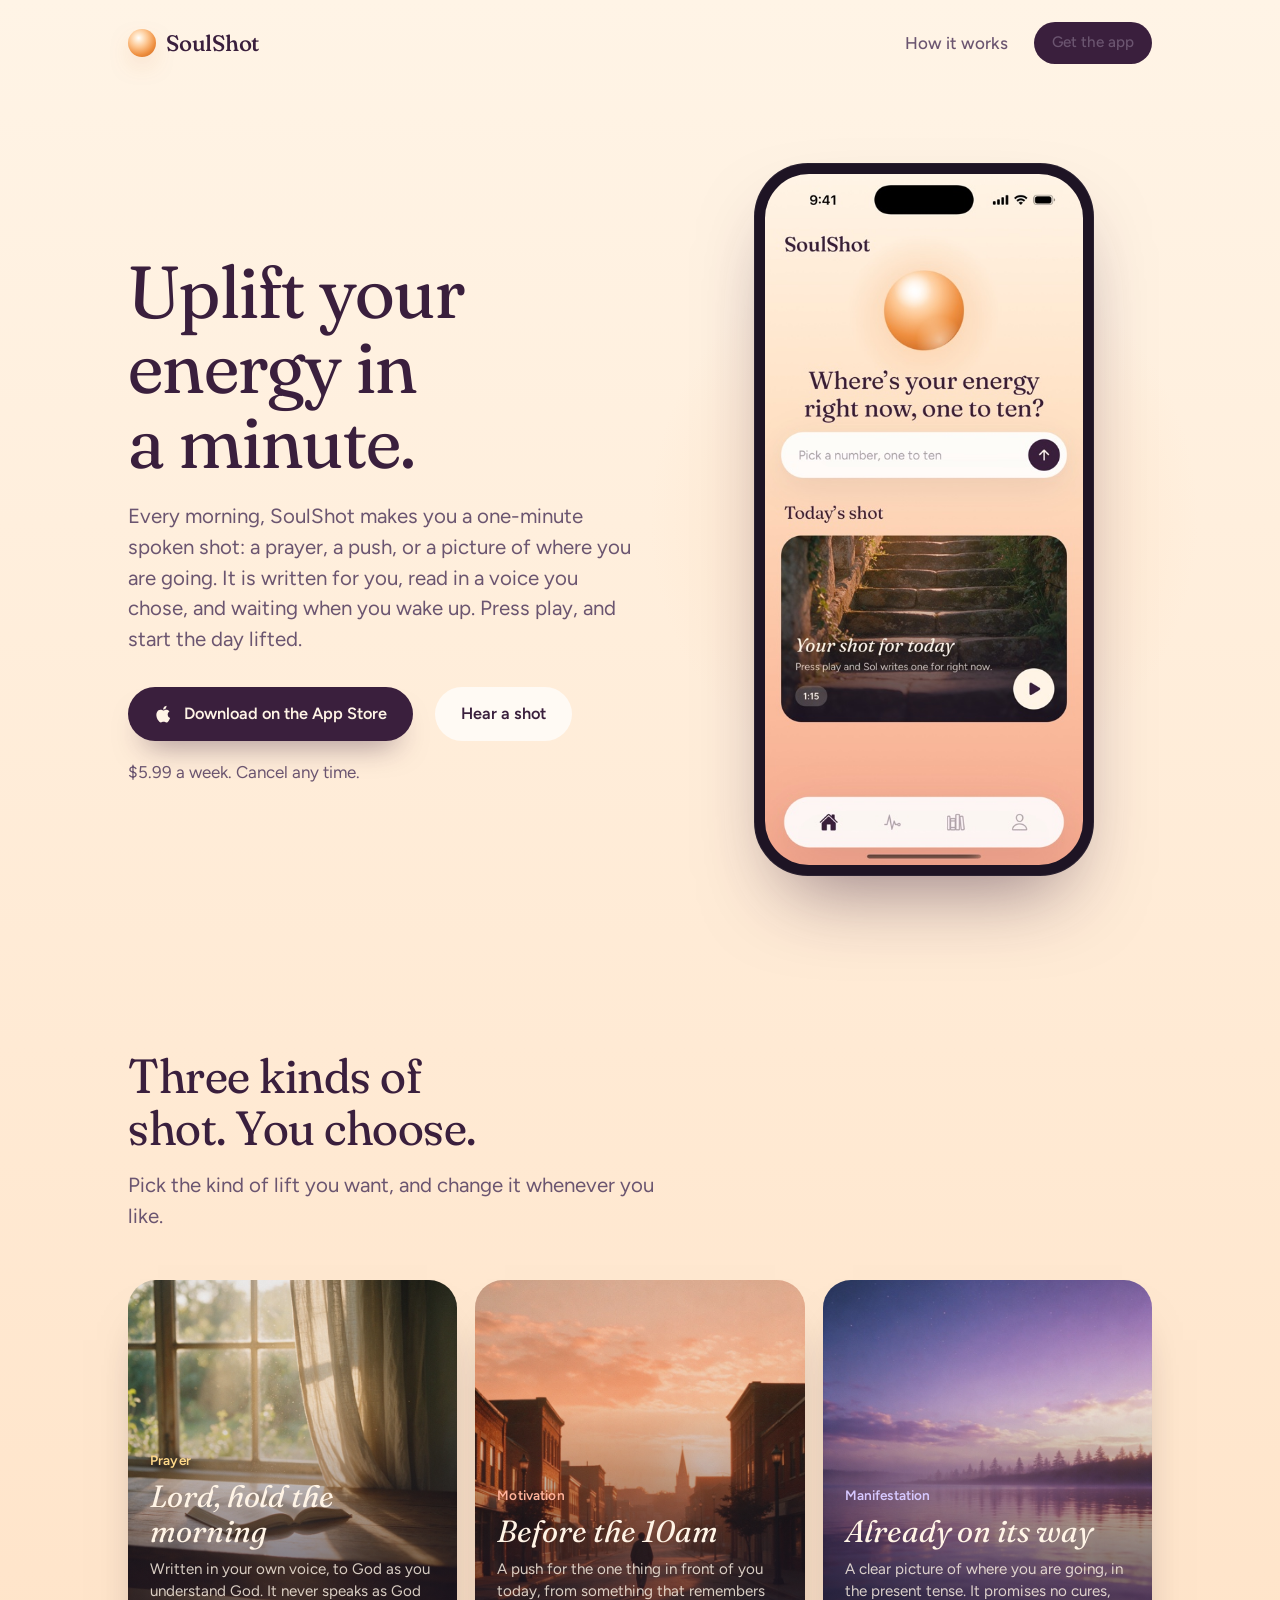
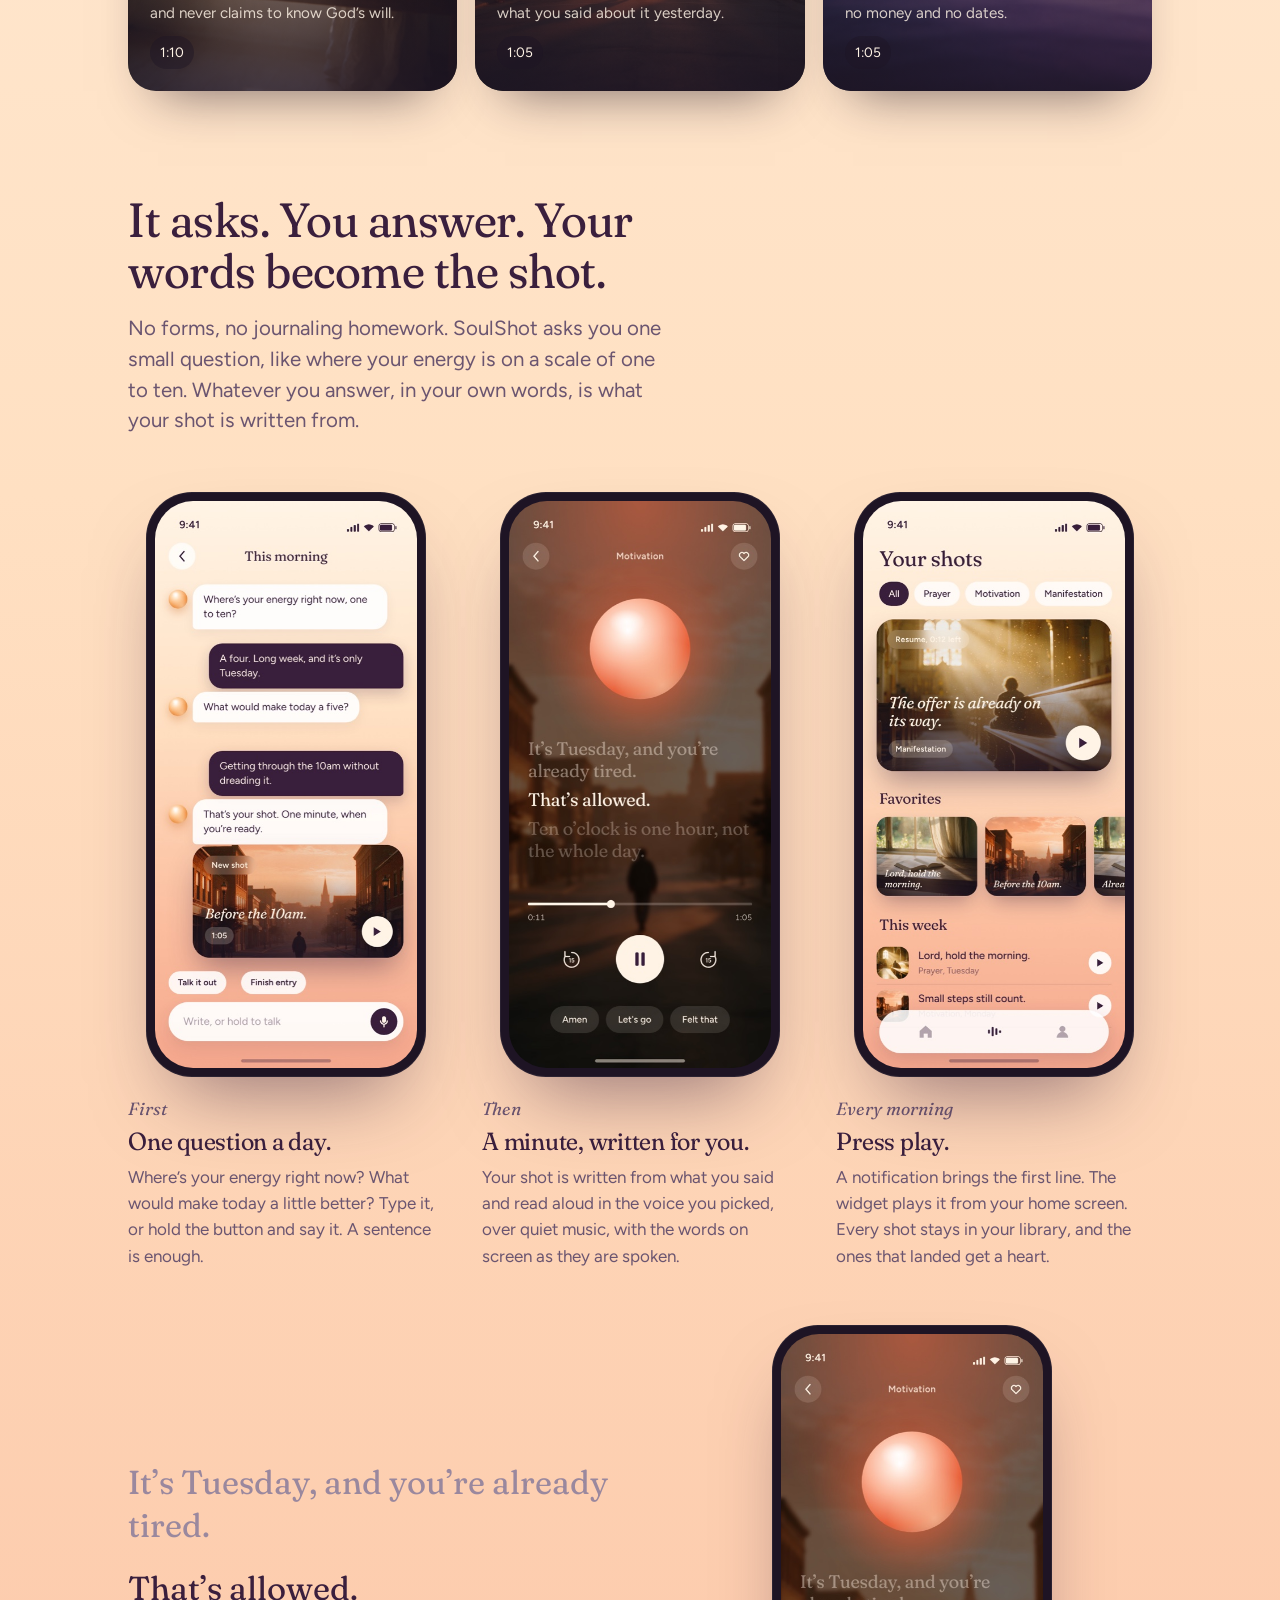
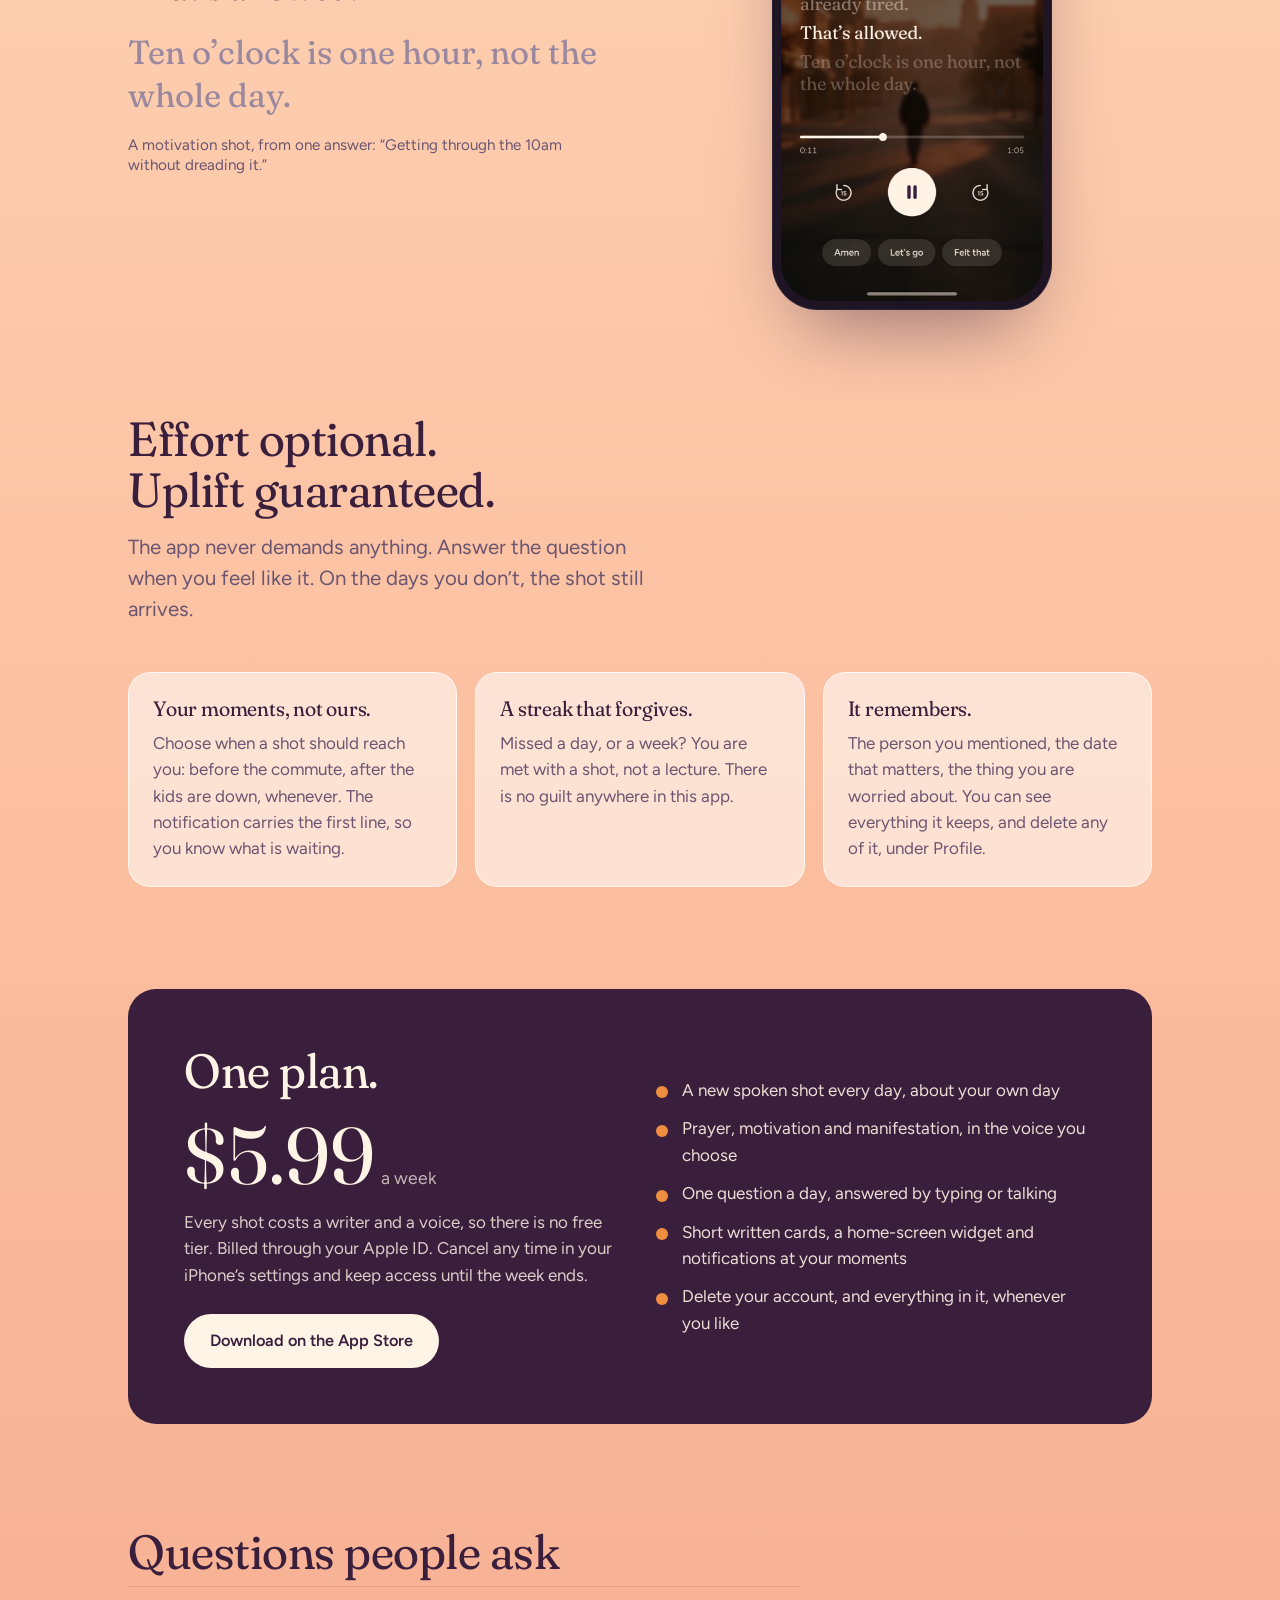
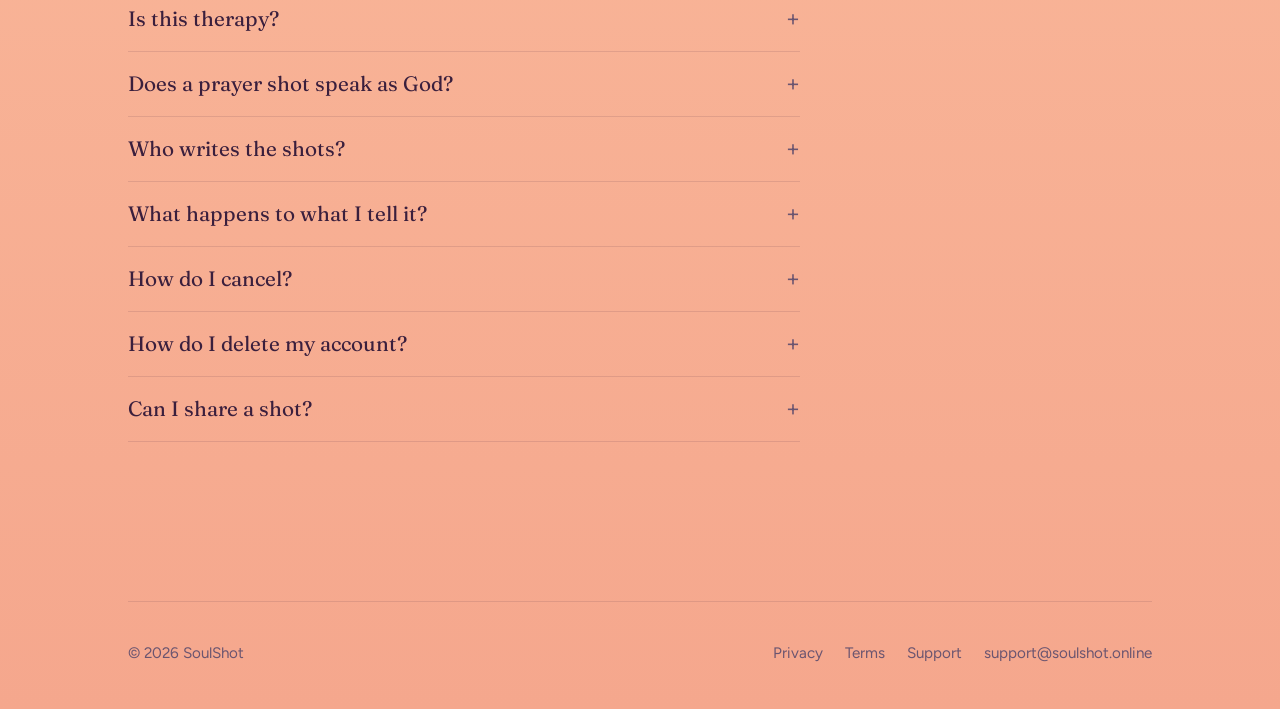
==== commit 061c7cac: "Lead with the promise; general screens; sample player wired for long plays" ====
--- a/index.html
+++ b/index.html
@@ -4,41 +4,36 @@
 <meta charset="utf-8">
 <meta name="viewport" content="width=device-width, initial-scale=1, viewport-fit=cover">
 <title>SoulShot</title>
-<meta name="description" content="One minute of spoken prayer, motivation or manifestation every morning, written from what you tell Sol. Press play.">
+<meta name="description" content="Uplift your energy in a minute. A one-minute spoken shot of prayer, motivation or manifestation, made for you every morning. Press play.">
 <link rel="canonical" href="https://soulshot.online/">
 <meta property="og:type" content="website">
 <meta property="og:site_name" content="SoulShot">
 <meta property="og:title" content="SoulShot">
-<meta property="og:description" content="One minute, every morning, about your actual life. Prayer, motivation or manifestation, spoken to you.">
+<meta property="og:description" content="Uplift your energy in a minute. A one-minute spoken shot of prayer, motivation or manifestation, made for you every morning.">
 <meta property="og:url" content="https://soulshot.online/">
 <meta property="og:image" content="https://soulshot.online/img/og.png">
 <meta name="twitter:card" content="summary_large_image">
 <meta name="theme-color" content="#FFF4E6">
 <meta name="apple-itunes-app" content="app-id=6813150517">
-<link rel="icon" href="/img/favicon.png" type="image/png">
-<link rel="apple-touch-icon" href="/img/apple-touch-icon.png">
+<link rel="icon" href="img/favicon.png" type="image/png">
+<link rel="apple-touch-icon" href="img/apple-touch-icon.png">
 <link rel="preconnect" href="https://fonts.googleapis.com">
 <link rel="preconnect" href="https://fonts.gstatic.com" crossorigin>
 <link rel="stylesheet" href="https://fonts.googleapis.com/css2?family=Fraunces:ital,opsz,wght,SOFT@0,9..144,400;0,9..144,500;1,9..144,400;1,9..144,500&family=Figtree:wght@400;500;600&display=swap">
-<link rel="stylesheet" href="/site.css">
+<link rel="stylesheet" href="site.css">
 <script>
   // Shared shots used to open at the site root (?t=token). They now live at /s/.
-  (function(){var q=location.search;if(/[?&]t=/.test(q)){location.replace('/s/'+q+location.hash)}})();
+  (function(){var q=location.search;if(/[?&]t=/.test(q)){location.replace('s/'+q+location.hash)}})();
 </script>
-<style>
-  /* Only the landing page has these. */
-  .hero h1 em { font-style: italic; }
-  .badge-note { font-size: .92rem; color: var(--plum-2); }
-</style>
 </head>
 <body>
 <div class="sky">
 <header class="wrap">
   <nav class="nav" aria-label="Site">
-    <a class="brand" href="/"><span class="orb" aria-hidden="true"></span>SoulShot</a>
+    <a class="brand" href="./"><span class="orb" aria-hidden="true"></span>SoulShot</a>
     <div class="nav-links">
+      <a class="plain listen-only" href="#listen" hidden>Listen</a>
       <a class="plain" href="#how">How it works</a>
-      <a class="plain" href="/support/">Support</a>
       <a class="btn sm" href="https://apps.apple.com/app/id6813150517">Get the app</a>
     </div>
   </nav>
@@ -47,104 +42,109 @@
 <main class="wrap">
   <section class="hero" aria-labelledby="hero-title">
     <div class="hero-copy">
-      <h1 id="hero-title">One minute, every morning, about your actual life.</h1>
-      <p class="lede">SoulShot is a spoken shot of prayer, motivation or manifestation. It is written from what you tell Sol, read to you in a voice you picked, and waiting when you wake up. Your only job is to press play.</p>
+      <h1 id="hero-title">Uplift your energy in a minute.</h1>
+      <p class="lede">Every morning, SoulShot makes you a one-minute spoken shot: a prayer, a push, or a picture of where you are going. It is written for you, read in a voice you chose, and waiting when you wake up. Press play, and start the day lifted.</p>
       <div class="hero-cta">
         <a class="btn" href="https://apps.apple.com/app/id6813150517">
           <svg viewBox="0 0 24 24" aria-hidden="true"><path d="M16.4 12.6c0-2.5 2-3.7 2.1-3.7-1.2-1.7-3-1.9-3.6-2-1.5-.2-3 .9-3.8.9-.8 0-2-.9-3.3-.8-1.7 0-3.2 1-4.1 2.5-1.8 3-.5 7.6 1.3 10.1.9 1.2 1.9 2.6 3.2 2.6 1.3-.1 1.8-.8 3.3-.8 1.6 0 2 .8 3.3.8 1.4 0 2.3-1.3 3.1-2.5 1-1.4 1.4-2.8 1.4-2.9-.1 0-2.9-1.1-2.9-4.2zM14 5.3c.7-.8 1.2-2 1-3.2-1 .1-2.2.7-2.9 1.5-.6.7-1.2 1.9-1.1 3.1 1.1.1 2.3-.6 3-1.4z"/></svg>
           Download on the App Store
         </a>
-        <span class="hero-price">$5.99 a week. Cancel any time.</span>
-      </div>
+        <a class="btn ghost listen-only" href="#listen" hidden>Hear a shot</a>
+      </div>
+      <p class="hero-price">$5.99 a week. Cancel any time.</p>
     </div>
     <div class="hero-art">
       <div class="orb-video" aria-hidden="true">
-        <video autoplay muted loop playsinline src="/img/orb.mp4"></video>
+        <video autoplay muted loop playsinline src="img/orb.mp4"></video>
       </div>
       <div class="glow" aria-hidden="true"></div>
       <div class="phone">
-        <img src="/img/home.jpg" width="1000" height="2174" alt="The SoulShot home screen: the orb, the question ‘Where’s your energy right now, one to ten?’, and today’s shot ready to play." fetchpriority="high">
-      </div>
-    </div>
+        <img src="img/home.jpg" width="1000" height="2174" alt="The SoulShot home screen: the orb, the question ‘Where’s your energy right now, one to ten?’, and today’s shot ready to play." fetchpriority="high">
+      </div>
+    </div>
+  </section>
+
+  <section class="section" id="listen" aria-labelledby="listen-title">
+    <div class="section-head">
+      <h2 id="listen-title" data-live="Hear what a minute does." data-still="Three kinds of shot. You choose.">Three kinds of shot. You choose.</h2>
+      <p class="lede" id="listen-lede" data-live="Three real shots, one of each kind. Put your headphones on and press play. The ones the app makes for you are about your own day." data-still="Pick the kind of lift you want, and change it whenever you like.">Pick the kind of lift you want, and change it whenever you like.</p>
+    </div>
+    <div class="lanes samples" id="samples">
+      <article class="shot prayer sample" data-token="">
+        <img src="img/prayer.jpg" alt="" loading="lazy">
+        <div class="lane">Prayer</div>
+        <div class="title">Lord, hold the morning</div>
+        <p class="desc">Written in your own voice, to God as you understand God. It never speaks as God and never claims to know God’s will.</p>
+        <div class="bar" aria-hidden="true"><i></i></div>
+        <div class="meta"><span class="dur">1:10</span><button class="play" type="button" aria-label="Play the prayer sample"><svg class="ic-play" viewBox="0 0 24 24"><path d="M8 5v14l11-7z"/></svg><svg class="ic-pause" viewBox="0 0 24 24"><path d="M6 5h4v14H6zm8 0h4v14h-4z"/></svg></button></div>
+      </article>
+      <article class="shot motivation sample" data-token="">
+        <img src="img/motivation.jpg" alt="" loading="lazy">
+        <div class="lane">Motivation</div>
+        <div class="title">Before the 10am</div>
+        <p class="desc">A push for the one thing in front of you today, from something that remembers what you said about it yesterday.</p>
+        <div class="bar" aria-hidden="true"><i></i></div>
+        <div class="meta"><span class="dur">1:05</span><button class="play" type="button" aria-label="Play the motivation sample"><svg class="ic-play" viewBox="0 0 24 24"><path d="M8 5v14l11-7z"/></svg><svg class="ic-pause" viewBox="0 0 24 24"><path d="M6 5h4v14H6zm8 0h4v14h-4z"/></svg></button></div>
+      </article>
+      <article class="shot manifestation sample" data-token="">
+        <img src="img/manifestation.jpg" alt="" loading="lazy">
+        <div class="lane">Manifestation</div>
+        <div class="title">Already on its way</div>
+        <p class="desc">A clear picture of where you are going, in the present tense. It promises no cures, no money and no dates.</p>
+        <div class="bar" aria-hidden="true"><i></i></div>
+        <div class="meta"><span class="dur">1:05</span><button class="play" type="button" aria-label="Play the manifestation sample"><svg class="ic-play" viewBox="0 0 24 24"><path d="M8 5v14l11-7z"/></svg><svg class="ic-pause" viewBox="0 0 24 24"><path d="M6 5h4v14H6zm8 0h4v14h-4z"/></svg></button></div>
+      </article>
+    </div>
+    <audio id="voice" preload="none"></audio>
+    <audio id="bed" preload="none" loop></audio>
   </section>
 
   <section class="section" id="how" aria-labelledby="how-title">
     <div class="section-head">
-      <h2 id="how-title">The coach asks. The shot gives.</h2>
-      <p class="lede">Sol never hands you advice. It asks one question at a time and keeps your own words. Those words are what the shot is made of.</p>
+      <h2 id="how-title">It asks. You answer. Your words become the shot.</h2>
+      <p class="lede">No forms, no journaling homework. SoulShot asks you one small question, like where your energy is on a scale of one to ten. Whatever you answer, in your own words, is what your shot is written from.</p>
     </div>
     <div class="steps">
       <div class="step">
-        <div class="phone sm"><img src="/img/thread.jpg" width="1000" height="2164" alt="A thread with Sol: it asks how the interview feels, you answer, it asks what you already know you’ll do well." loading="lazy"></div>
+        <div class="phone sm"><img src="img/thread.jpg" width="1000" height="2164" alt="A conversation in the app: it asks where your energy is, you say a four, it asks what would make today a five." loading="lazy"></div>
         <div>
           <div class="step-num">First</div>
-          <h3>Sol asks one question.</h3>
-          <p>Where your energy is, what is on your mind, what you already know you will do well. Type, or hold to talk. Two or three answers is plenty.</p>
+          <h3>One question a day.</h3>
+          <p>Where’s your energy right now? What would make today a little better? Type it, or hold the button and say it. A sentence is enough.</p>
         </div>
       </div>
       <div class="step">
-        <div class="phone sm"><img src="/img/player.jpg" width="1000" height="2164" alt="The player: a dark photo, the orb, the shot’s words lighting up line by line as they are spoken." loading="lazy"></div>
+        <div class="phone sm"><img src="img/player.jpg" width="1000" height="2164" alt="The player: a dark photo, the orb, and the shot’s words lighting up line by line as they are spoken." loading="lazy"></div>
         <div>
           <div class="step-num">Then</div>
-          <h3>Your words become the shot.</h3>
-          <p>A minute is written from what you said, read in the voice you chose over quiet music, with your words on screen as they are spoken. Overnight, or right when you ask for it.</p>
+          <h3>A minute, written for you.</h3>
+          <p>Your shot is written from what you said and read aloud in the voice you picked, over quiet music, with the words on screen as they are spoken.</p>
         </div>
       </div>
       <div class="step">
-        <div class="phone sm"><img src="/img/library.jpg" width="1000" height="2164" alt="The library: every shot kept as a photo card, with the ones you hearted." loading="lazy"></div>
+        <div class="phone sm"><img src="img/library.jpg" width="1000" height="2164" alt="The library: every shot kept as a photo card, with the ones you hearted." loading="lazy"></div>
         <div>
           <div class="step-num">Every morning</div>
           <h3>Press play.</h3>
-          <p>A notification carries the first line. The widget plays it from your home screen. Every shot stays in your library, and the ones that landed get a heart.</p>
+          <p>A notification brings the first line. The widget plays it from your home screen. Every shot stays in your library, and the ones that landed get a heart.</p>
         </div>
       </div>
     </div>
-  </section>
-
-  <section class="section" id="lanes" aria-labelledby="lanes-title">
-    <div class="section-head">
-      <h2 id="lanes-title">Three kinds of shot. You pick the lane.</h2>
-      <p class="lede">The titles are your own words, pulled from what you told Sol. Nothing generic, nothing you could have found on a poster.</p>
-    </div>
-    <div class="lanes">
-      <div class="shot prayer">
-        <img src="/img/prayer.jpg" alt="" loading="lazy">
-        <div class="lane">Prayer</div>
-        <div class="title">Before the wedding budget</div>
-        <p class="desc">In your own voice, to God as you understand God. It never speaks as God and never claims to know God’s will.</p>
-        <div class="meta"><span class="dur">1:10</span></div>
-      </div>
-      <div class="shot motivation">
-        <img src="/img/motivation.jpg" alt="" loading="lazy">
-        <div class="lane">Motivation</div>
-        <div class="title">The run before work</div>
-        <p class="desc">A push for the one thing in front of you today, from someone who remembers what you said about it yesterday.</p>
-        <div class="meta"><span class="dur">1:15</span></div>
-      </div>
-      <div class="shot manifestation">
-        <img src="/img/manifestation.jpg" alt="" loading="lazy">
-        <div class="lane">Manifestation</div>
-        <div class="title">The apartment with the window</div>
-        <p class="desc">A clear picture of where you are going, in the present tense. No promises of cures, money or dates.</p>
-        <div class="meta"><span class="dur">1:05</span></div>
-      </div>
-    </div>
-
     <div class="words">
       <div class="script" aria-label="Sample shot">
-        <p>Jap, it’s almost two o’clock.</p>
-        <p class="now">You walk in already ready.</p>
-        <p>Nobody in that room knows the product the way you do.</p>
-        <small>A motivation shot, thirty seconds before an interview. Written from two answers in the thread that morning.</small>
-      </div>
-      <div class="phone sm"><img src="/img/player.jpg" width="1000" height="2164" alt="" loading="lazy"></div>
+        <p>It’s Tuesday, and you’re already tired.</p>
+        <p class="now">That’s allowed.</p>
+        <p>Ten o’clock is one hour, not the whole day.</p>
+        <small>A motivation shot, from one answer: “Getting through the 10am without dreading it.”</small>
+      </div>
+      <div class="phone sm"><img src="img/player.jpg" width="1000" height="2164" alt="" loading="lazy"></div>
     </div>
   </section>
 
   <section class="section" id="ritual" aria-labelledby="ritual-title">
     <div class="section-head">
       <h2 id="ritual-title">Effort optional. Uplift guaranteed.</h2>
-      <p class="lede">The app never demands anything. Talk to Sol when you feel like it. On the days you don’t, the shot still arrives.</p>
+      <p class="lede">The app never demands anything. Answer the question when you feel like it. On the days you don’t, the shot still arrives.</p>
     </div>
     <div class="ritual">
       <div>
@@ -156,8 +156,8 @@
         <p>Missed a day, or a week? You are met with a shot, not a lecture. There is no guilt anywhere in this app.</p>
       </div>
       <div>
-        <h3>Sol remembers.</h3>
-        <p>The person you mentioned, the date that matters, the thing you are afraid of. You can see everything it keeps, and delete any of it, under Profile.</p>
+        <h3>It remembers.</h3>
+        <p>The person you mentioned, the date that matters, the thing you are worried about. You can see everything it keeps, and delete any of it, under Profile.</p>
       </div>
     </div>
   </section>
@@ -171,10 +171,10 @@
         <a class="btn" href="https://apps.apple.com/app/id6813150517" style="margin-top:26px">Download on the App Store</a>
       </div>
       <ul>
-        <li>A new spoken shot every day, about your life</li>
+        <li>A new spoken shot every day, about your own day</li>
         <li>Prayer, motivation and manifestation, in the voice you choose</li>
-        <li>Sol, a coach that asks and remembers</li>
-        <li>Cards, a home-screen widget and notifications at your moments</li>
+        <li>One question a day, answered by typing or talking</li>
+        <li>Short written cards, a home-screen widget and notifications at your moments</li>
         <li>Delete your account, and everything in it, whenever you like</li>
       </ul>
     </div>
@@ -184,16 +184,20 @@
     <h2 id="faq-title">Questions people ask</h2>
     <div class="faq">
       <details>
-        <summary>Is Sol a therapist?</summary>
-        <p>No. Sol is a coach that asks questions and keeps your answers. SoulShot is not medical, psychological, financial or legal advice. If something you write suggests you may be in danger, the app shows support resources instead of a reply.</p>
+        <summary>Is this therapy?</summary>
+        <p>No. SoulShot asks a question and writes you a minute of encouragement from your answer. It is not medical, psychological, financial or legal advice. If something you write suggests you may be in danger, the app shows support resources instead of a reply.</p>
       </details>
       <details>
         <summary>Does a prayer shot speak as God?</summary>
-        <p>Never. A prayer shot is written in your own voice, addressed to God as you understand God. It does not claim to know God’s will, and you can tell Sol your tradition so the words fit.</p>
-      </details>
-      <details>
-        <summary>What happens to what I tell Sol?</summary>
-        <p>It is used for one thing: to write your shots. Entries are stored encrypted and only your account can read them. We do not sell your information or use it for ads. The <a href="/privacy/">Privacy Policy</a> lists every company that touches it and why.</p>
+        <p>Never. A prayer shot is written in your own voice, addressed to God as you understand God. It does not claim to know God’s will, and you can tell the app your tradition so the words fit.</p>
+      </details>
+      <details>
+        <summary>Who writes the shots?</summary>
+        <p>AI writes and voices them, from your own answers, with rules about what a shot may and may not say. A shot can still miss the point; tap thumbs-down and the next one learns from it.</p>
+      </details>
+      <details>
+        <summary>What happens to what I tell it?</summary>
+        <p>It is used for one thing: to write your shots. Entries are stored encrypted and only your account can read them. We do not sell your information or use it for ads. The <a href="privacy/">Privacy Policy</a> lists every company that touches it and why.</p>
       </details>
       <details>
         <summary>How do I cancel?</summary>
@@ -201,7 +205,7 @@
       </details>
       <details>
         <summary>How do I delete my account?</summary>
-        <p>Profile, then Delete account. It removes every entry, every shot and its audio, and everything Sol remembered. It cannot be undone, and it does not cancel your subscription, so cancel first.</p>
+        <p>Profile, then Delete account. It removes every entry, every shot and its audio, and everything the app remembered. It cannot be undone, and it does not cancel your subscription, so cancel first.</p>
       </details>
       <details>
         <summary>Can I share a shot?</summary>
@@ -212,17 +216,56 @@
 </main>
 
 <script>
-  // Some browsers hold a muted autoplay until the page is settled; ask once more.
-  (function(){var v=document.querySelector(".orb-video video");if(!v)return;var go=function(){v.play().catch(function(){})};if(v.readyState>=2)go();else v.addEventListener("canplay",go,{once:true})})();
+(function(){
+  // The hero clip: some browsers hold a muted autoplay until the page settles.
+  var v=document.querySelector('.orb-video video');
+  if(v){var go=function(){v.play().catch(function(){})};if(v.readyState>=2)go();else v.addEventListener('canplay',go,{once:true})}
+
+  // The samples: three published long plays, fetched from the share function
+  // by their public id (the same way a shared link plays), voice over the
+  // lane's music bed. A card with no token stays a still card.
+  var API='https://uipfkozpxhfnmvrdkhsc.supabase.co/functions/v1/share/';
+  var voice=document.getElementById('voice'),bed=document.getElementById('bed');
+  var cards=Array.prototype.slice.call(document.querySelectorAll('.sample'));
+  var live=cards.filter(function(c){return c.dataset.token});
+  var on=live.length>0,h=document.getElementById('listen-title'),l=document.getElementById('listen-lede');
+  h.textContent=on?h.dataset.live:h.dataset.still;l.textContent=on?l.dataset.live:l.dataset.still;
+  Array.prototype.forEach.call(document.querySelectorAll('.listen-only'),function(a){a.hidden=!on});
+  cards.forEach(function(c){if(!c.dataset.token)c.classList.add('still')});
+  var current=null,gain=0,fade=null;
+  function fmt(s){s=Math.max(0,Math.round(s));return Math.floor(s/60)+':'+String(s%60).padStart(2,'0')}
+  function ramp(to,ms,done){clearInterval(fade);var from=bed.volume,steps=10,i=0;fade=setInterval(function(){i++;bed.volume=Math.max(0,Math.min(1,from+(to-from)*i/steps));if(i>=steps){clearInterval(fade);done&&done()}},ms/steps)}
+  function stop(){if(!current)return;voice.pause();current.classList.remove('playing');current.querySelector('.bar i').style.width='0';current=null}
+  live.forEach(function(card){
+    var btn=card.querySelector('.play'),shot=null;
+    fetch(API+encodeURIComponent(card.dataset.token)+'?format=json',{headers:{accept:'application/json'}})
+      .then(function(r){if(!r.ok)throw 0;return r.json()})
+      .then(function(s){shot=s;if(s.title)card.querySelector('.title').textContent=s.title;if(s.durationSeconds)card.querySelector('.dur').textContent=fmt(s.durationSeconds)})
+      .catch(function(){card.classList.add('still')});
+    btn.addEventListener('click',function(){
+      if(current===card){if(voice.paused){voice.play()}else{voice.pause()}return}
+      if(!shot||!shot.audioUrl)return;
+      stop();current=card;
+      voice.src=shot.audioUrl;
+      gain=shot.bed&&shot.bed.url?Math.max(0,Math.min(1,shot.bed.gain||0.3)):0;
+      if(gain){bed.src=shot.bed.url;bed.volume=0}
+      voice.play().catch(function(){});
+    });
+  });
+  voice.addEventListener('play',function(){if(!current)return;current.classList.add('playing');current.querySelector('.play').setAttribute('aria-label','Pause');if(gain){bed.play().catch(function(){});ramp(gain,900)}});
+  voice.addEventListener('pause',function(){if(!current)return;current.classList.remove('playing');current.querySelector('.play').setAttribute('aria-label','Play');if(gain&&!voice.ended)ramp(0,400,function(){bed.pause()})});
+  voice.addEventListener('timeupdate',function(){if(current&&voice.duration)current.querySelector('.bar i').style.width=(voice.currentTime/voice.duration*100)+'%'});
+  voice.addEventListener('ended',function(){if(gain)ramp(0,1500,function(){bed.pause();bed.currentTime=0});stop()});
+})();
 </script>
 
 <footer class="wrap">
   <div class="foot">
     <div>© 2026 SoulShot</div>
     <nav aria-label="Legal">
-      <a href="/privacy/">Privacy</a>
-      <a href="/terms/">Terms</a>
-      <a href="/support/">Support</a>
+      <a href="privacy/">Privacy</a>
+      <a href="terms/">Terms</a>
+      <a href="support/">Support</a>
       <a href="mailto:support@soulshot.online">support@soulshot.online</a>
     </nav>
   </div>
--- a/site.css
+++ b/site.css
@@ -282,3 +282,17 @@
 .contact-card .email { font-family: var(--serif); font-size: 1.6rem; word-break: break-all; }
 .contact-card p { margin-top: 10px; color: var(--plum-2); }
 .contact-card .btn { margin-top: 18px; }
+
+/* Samples: the three playable cards under the hero. ------------------------ */
+.hero-copy .hero-price { margin-top: 18px; }
+.shot .bar { height: 3px; border-radius: 3px; background: rgba(255, 244, 230, .28); margin-top: 16px; overflow: hidden; }
+.shot .bar i { display: block; height: 100%; width: 0; background: var(--cream); transition: width .25s linear; }
+.shot.sample .meta { margin-top: 12px; }
+.shot .play { border: 0; cursor: pointer; transition: transform .15s ease; }
+.shot .play:hover { transform: scale(1.06); }
+.shot .play .ic-pause { display: none; }
+.shot.playing .play .ic-play { display: none; }
+.shot.playing .play .ic-pause { display: block; margin-left: 0; }
+.shot.still .play, .shot.still .bar { display: none; }
+
+@media (prefers-reduced-motion: reduce) { .shot .bar i { transition: none; } }
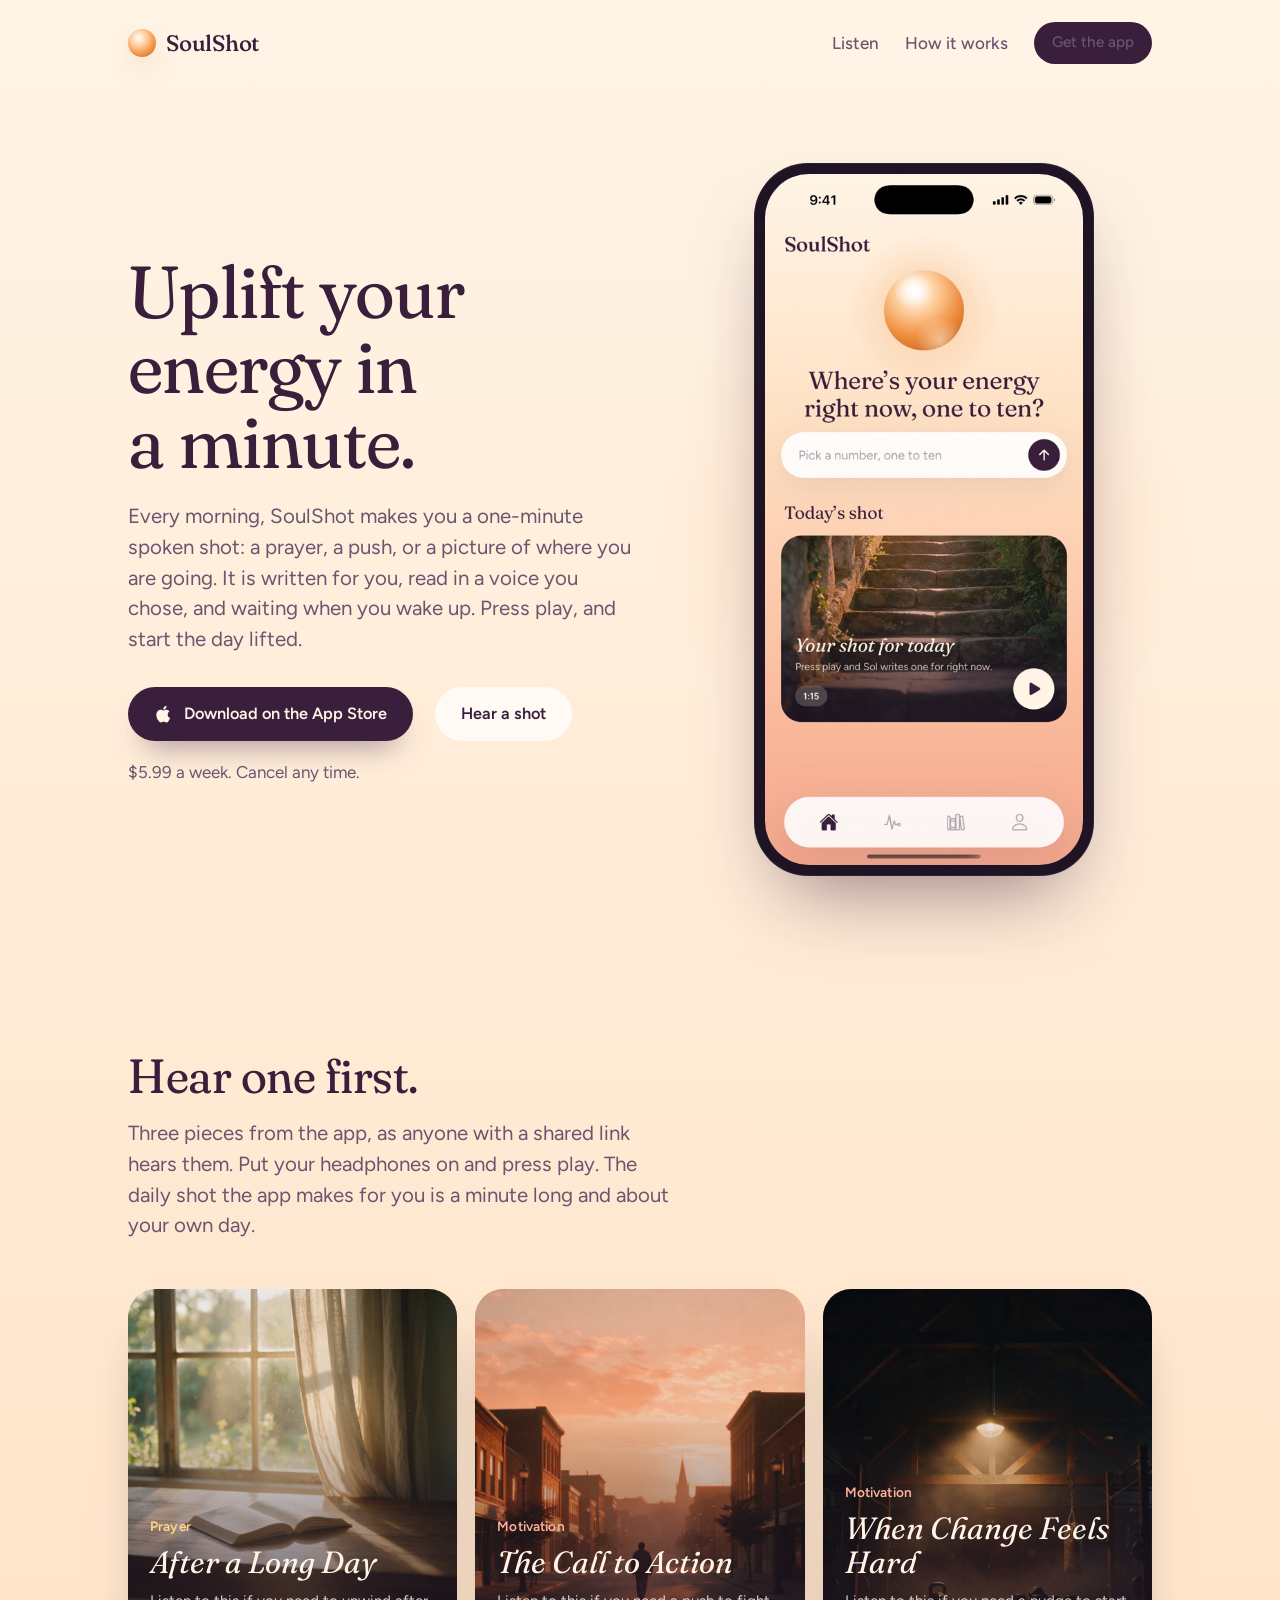
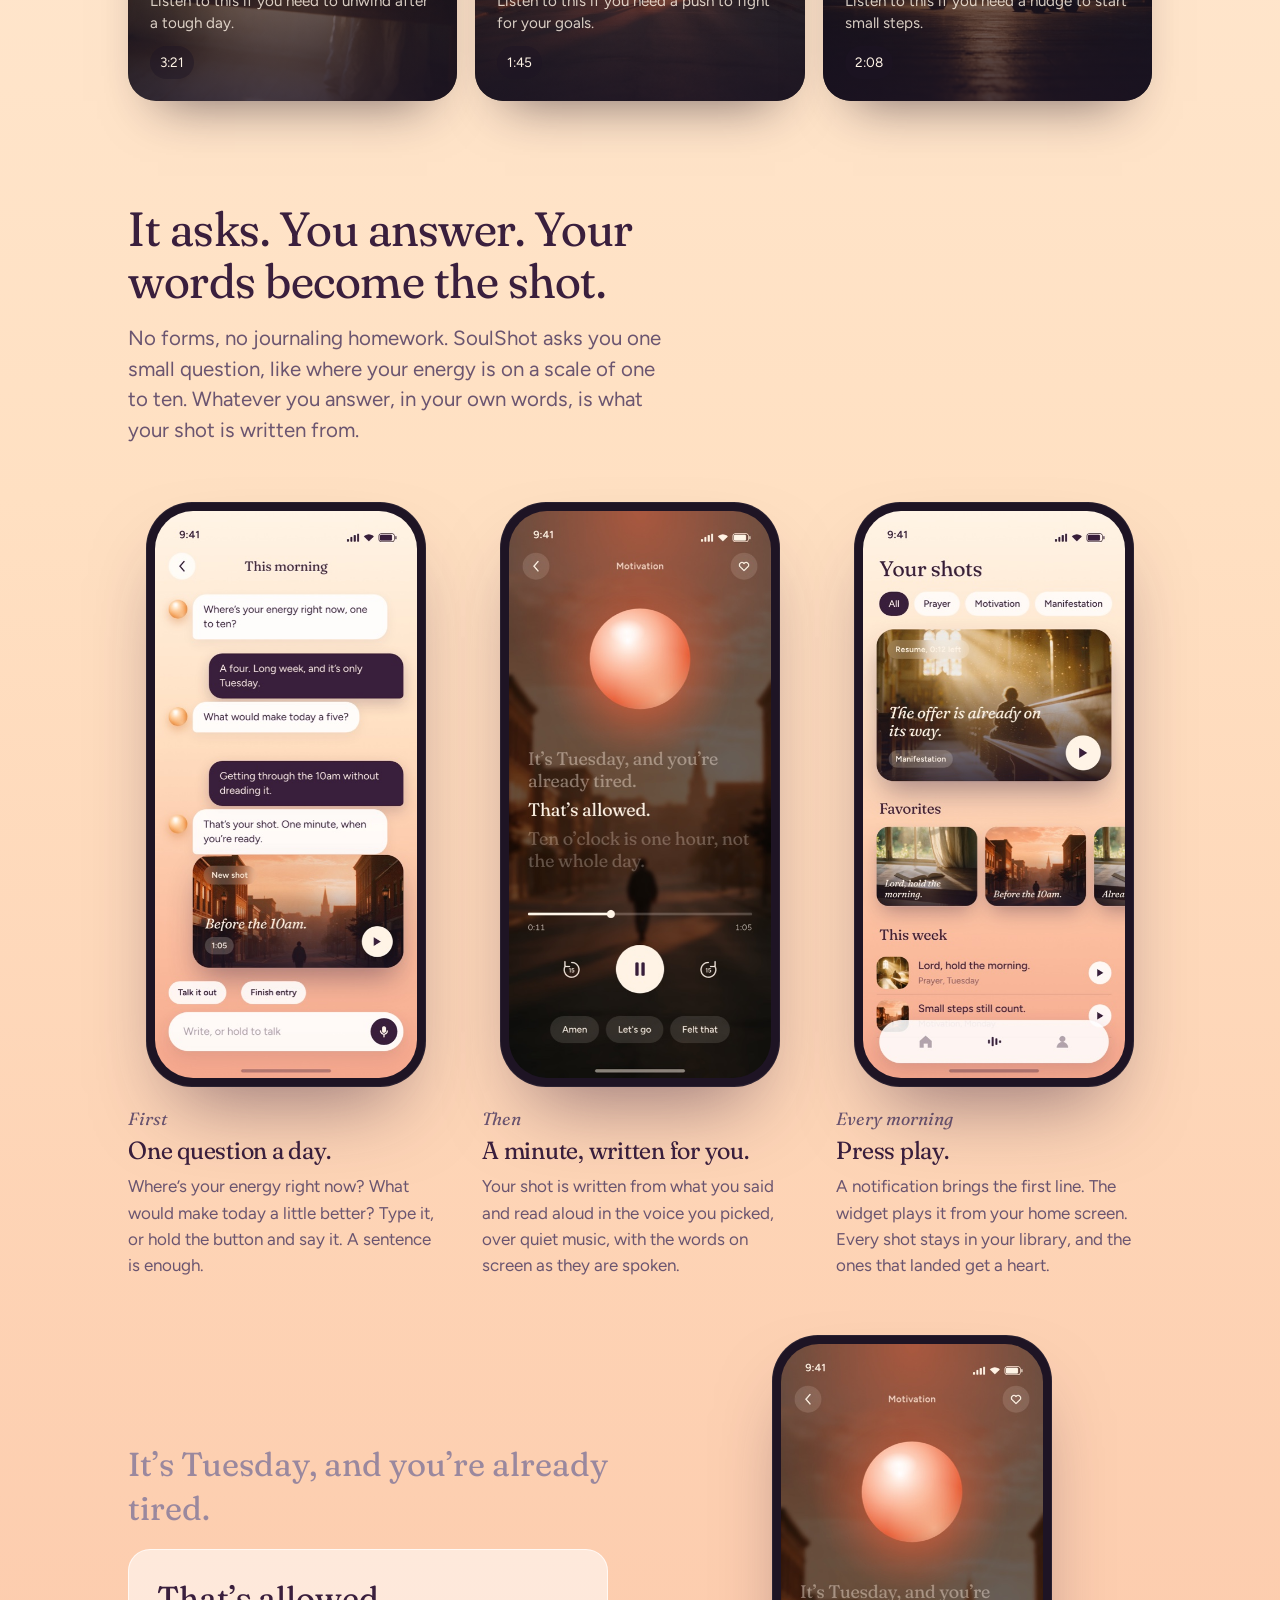
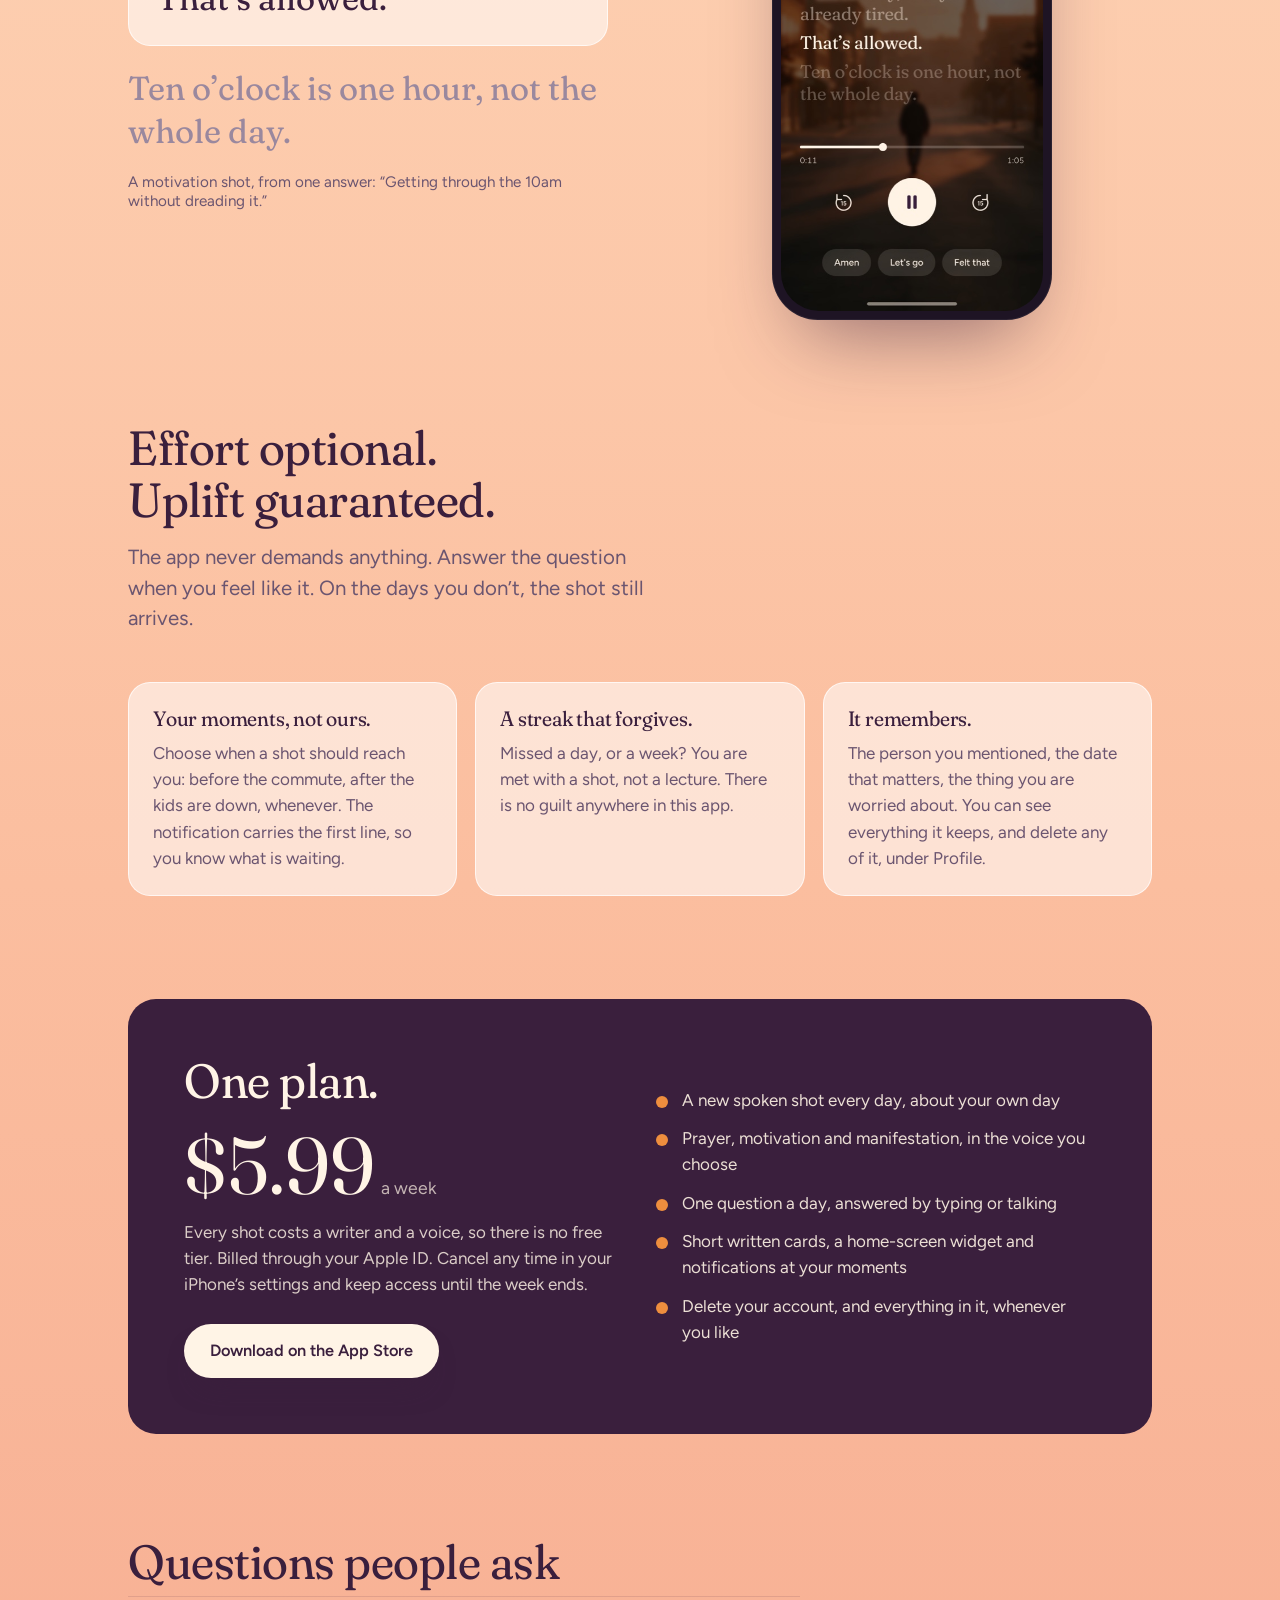
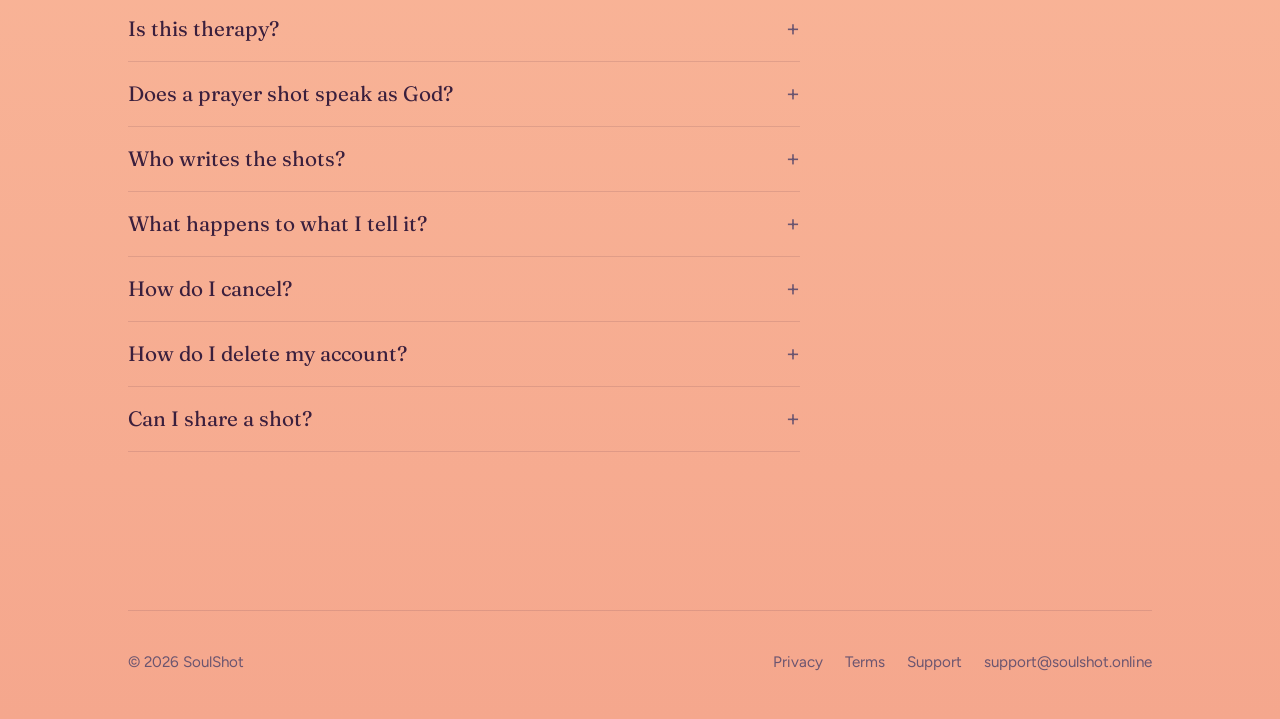
==== commit 68292d83: "Three real long plays on the landing page" ====
--- a/index.html
+++ b/index.html
@@ -66,34 +66,38 @@
 
   <section class="section" id="listen" aria-labelledby="listen-title">
     <div class="section-head">
-      <h2 id="listen-title" data-live="Hear what a minute does." data-still="Three kinds of shot. You choose.">Three kinds of shot. You choose.</h2>
-      <p class="lede" id="listen-lede" data-live="Three real shots, one of each kind. Put your headphones on and press play. The ones the app makes for you are about your own day." data-still="Pick the kind of lift you want, and change it whenever you like.">Pick the kind of lift you want, and change it whenever you like.</p>
+      <h2 id="listen-title" data-live="Hear one first." data-still="Three kinds of shot. You choose.">Three kinds of shot. You choose.</h2>
+      <p class="lede" id="listen-lede" data-live="Three pieces from the app, as anyone with a shared link hears them. Put your headphones on and press play. The daily shot the app makes for you is a minute long and about your own day." data-still="Pick the kind of lift you want, and change it whenever you like.">Pick the kind of lift you want, and change it whenever you like.</p>
     </div>
     <div class="lanes samples" id="samples">
-      <article class="shot prayer sample" data-token="">
+      <article class="shot prayer sample" data-token="long-d6a1d5a7-d20a-48a1-bf06-2ded9d63ea09">
         <img src="img/prayer.jpg" alt="" loading="lazy">
         <div class="lane">Prayer</div>
-        <div class="title">Lord, hold the morning</div>
-        <p class="desc">Written in your own voice, to God as you understand God. It never speaks as God and never claims to know God’s will.</p>
+        <div class="title">After a Long Day</div>
+        <p class="desc">Listen to this if you need to unwind after a tough day.</p>
         <div class="bar" aria-hidden="true"><i></i></div>
-        <div class="meta"><span class="dur">1:10</span><button class="play" type="button" aria-label="Play the prayer sample"><svg class="ic-play" viewBox="0 0 24 24"><path d="M8 5v14l11-7z"/></svg><svg class="ic-pause" viewBox="0 0 24 24"><path d="M6 5h4v14H6zm8 0h4v14h-4z"/></svg></button></div>
+        <div class="meta"><span class="dur">3:21</span><button class="play" type="button" aria-label="Play After a Long Day"><svg class="ic-play" viewBox="0 0 24 24"><path d="M8 5v14l11-7z"/></svg><svg class="ic-pause" viewBox="0 0 24 24"><path d="M6 5h4v14H6zm8 0h4v14h-4z"/></svg></button></div>
       </article>
-      <article class="shot motivation sample" data-token="">
+      <article class="shot motivation sample" data-token="long-bce236e6-82da-464e-83e7-87c27c03a95f">
         <img src="img/motivation.jpg" alt="" loading="lazy">
         <div class="lane">Motivation</div>
-        <div class="title">Before the 10am</div>
-        <p class="desc">A push for the one thing in front of you today, from something that remembers what you said about it yesterday.</p>
+        <div class="title">The Call to Action</div>
+        <p class="desc">Listen to this if you need a push to fight for your goals.</p>
         <div class="bar" aria-hidden="true"><i></i></div>
-        <div class="meta"><span class="dur">1:05</span><button class="play" type="button" aria-label="Play the motivation sample"><svg class="ic-play" viewBox="0 0 24 24"><path d="M8 5v14l11-7z"/></svg><svg class="ic-pause" viewBox="0 0 24 24"><path d="M6 5h4v14H6zm8 0h4v14h-4z"/></svg></button></div>
+        <div class="meta"><span class="dur">1:45</span><button class="play" type="button" aria-label="Play The Call to Action"><svg class="ic-play" viewBox="0 0 24 24"><path d="M8 5v14l11-7z"/></svg><svg class="ic-pause" viewBox="0 0 24 24"><path d="M6 5h4v14H6zm8 0h4v14h-4z"/></svg></button></div>
       </article>
-      <article class="shot manifestation sample" data-token="">
-        <img src="img/manifestation.jpg" alt="" loading="lazy">
-        <div class="lane">Manifestation</div>
-        <div class="title">Already on its way</div>
-        <p class="desc">A clear picture of where you are going, in the present tense. It promises no cures, no money and no dates.</p>
+      <article class="shot motivation sample" data-token="long-a0811104-c10b-48c2-85b3-9d3c6eac5b7a">
+        <img src="img/fire.jpg" alt="" loading="lazy">
+        <div class="lane">Motivation</div>
+        <div class="title">When Change Feels Hard</div>
+        <p class="desc">Listen to this if you need a nudge to start small steps.</p>
         <div class="bar" aria-hidden="true"><i></i></div>
-        <div class="meta"><span class="dur">1:05</span><button class="play" type="button" aria-label="Play the manifestation sample"><svg class="ic-play" viewBox="0 0 24 24"><path d="M8 5v14l11-7z"/></svg><svg class="ic-pause" viewBox="0 0 24 24"><path d="M6 5h4v14H6zm8 0h4v14h-4z"/></svg></button></div>
+        <div class="meta"><span class="dur">2:08</span><button class="play" type="button" aria-label="Play When Change Feels Hard"><svg class="ic-play" viewBox="0 0 24 24"><path d="M8 5v14l11-7z"/></svg><svg class="ic-pause" viewBox="0 0 24 24"><path d="M6 5h4v14H6zm8 0h4v14h-4z"/></svg></button></div>
       </article>
+    </div>
+    <div class="now" id="now" hidden>
+      <div class="now-head"><span class="now-lane" id="now-lane"></span><span class="now-title serif" id="now-title"></span></div>
+      <div class="now-words" id="now-words"></div>
     </div>
     <audio id="voice" preload="none"></audio>
     <audio id="bed" preload="none" loop></audio>
@@ -235,6 +239,14 @@
   var current=null,gain=0,fade=null;
   function fmt(s){s=Math.max(0,Math.round(s));return Math.floor(s/60)+':'+String(s%60).padStart(2,'0')}
   function ramp(to,ms,done){clearInterval(fade);var from=bed.volume,steps=10,i=0;fade=setInterval(function(){i++;bed.volume=Math.max(0,Math.min(1,from+(to-from)*i/steps));if(i>=steps){clearInterval(fade);done&&done()}},ms/steps)}
+  var now=document.getElementById('now');
+  function showWords(card,s){
+    document.getElementById('now-lane').textContent=card.querySelector('.lane').textContent;
+    document.getElementById('now-title').textContent=s.title||'';
+    var w=document.getElementById('now-words');w.innerHTML='';
+    String(s.script||'').split(/\n+/).forEach(function(p){p=p.trim();if(!p)return;var el=document.createElement('p');el.textContent=p;w.appendChild(el)});
+    now.hidden=false;
+  }
   function stop(){if(!current)return;voice.pause();current.classList.remove('playing');current.querySelector('.bar i').style.width='0';current=null}
   live.forEach(function(card){
     var btn=card.querySelector('.play'),shot=null;
@@ -245,7 +257,7 @@
     btn.addEventListener('click',function(){
       if(current===card){if(voice.paused){voice.play()}else{voice.pause()}return}
       if(!shot||!shot.audioUrl)return;
-      stop();current=card;
+      stop();current=card;showWords(card,shot);
       voice.src=shot.audioUrl;
       gain=shot.bed&&shot.bed.url?Math.max(0,Math.min(1,shot.bed.gain||0.3)):0;
       if(gain){bed.src=shot.bed.url;bed.volume=0}
--- a/site.css
+++ b/site.css
@@ -296,3 +296,13 @@
 .shot.still .play, .shot.still .bar { display: none; }
 
 @media (prefers-reduced-motion: reduce) { .shot .bar i { transition: none; } }
+
+[hidden] { display: none !important; }
+
+/* The words of the piece that is playing, as the shared-link page shows them. */
+.now { margin-top: 28px; padding: 26px 28px; border-radius: 22px; background: rgba(255, 255, 255, .55); border: 1px solid rgba(255, 255, 255, .7); max-width: 44rem; }
+.now-head { display: flex; align-items: baseline; gap: 14px; flex-wrap: wrap; }
+.now-lane { font-size: .85rem; font-weight: 600; color: var(--plum-2); }
+.now-title { font-size: 1.5rem; font-style: italic; }
+.now-words { margin-top: 14px; font-family: var(--serif); font-variation-settings: "SOFT" 60; font-size: 1.2rem; line-height: 1.45; color: var(--plum); max-height: 22rem; overflow: auto; padding-right: 6px; }
+.now-words p { margin: 0 0 .8em; }
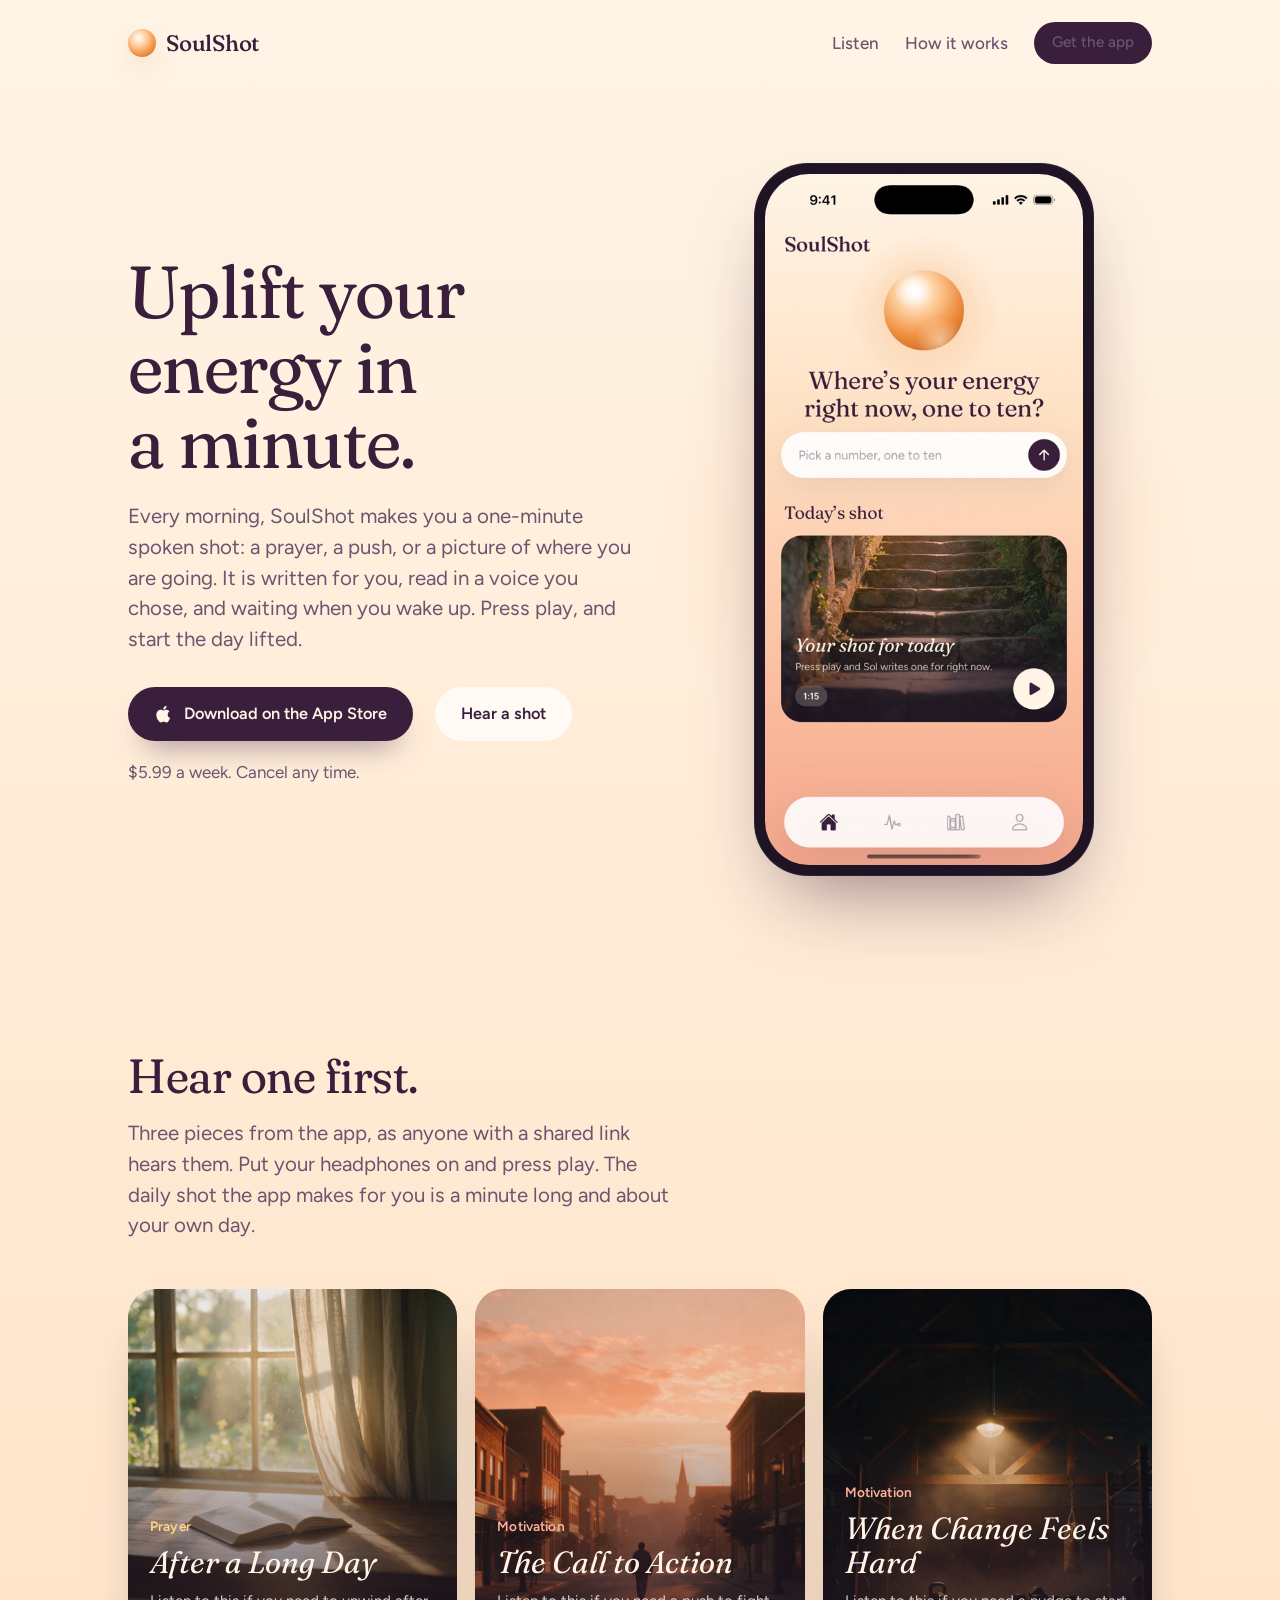
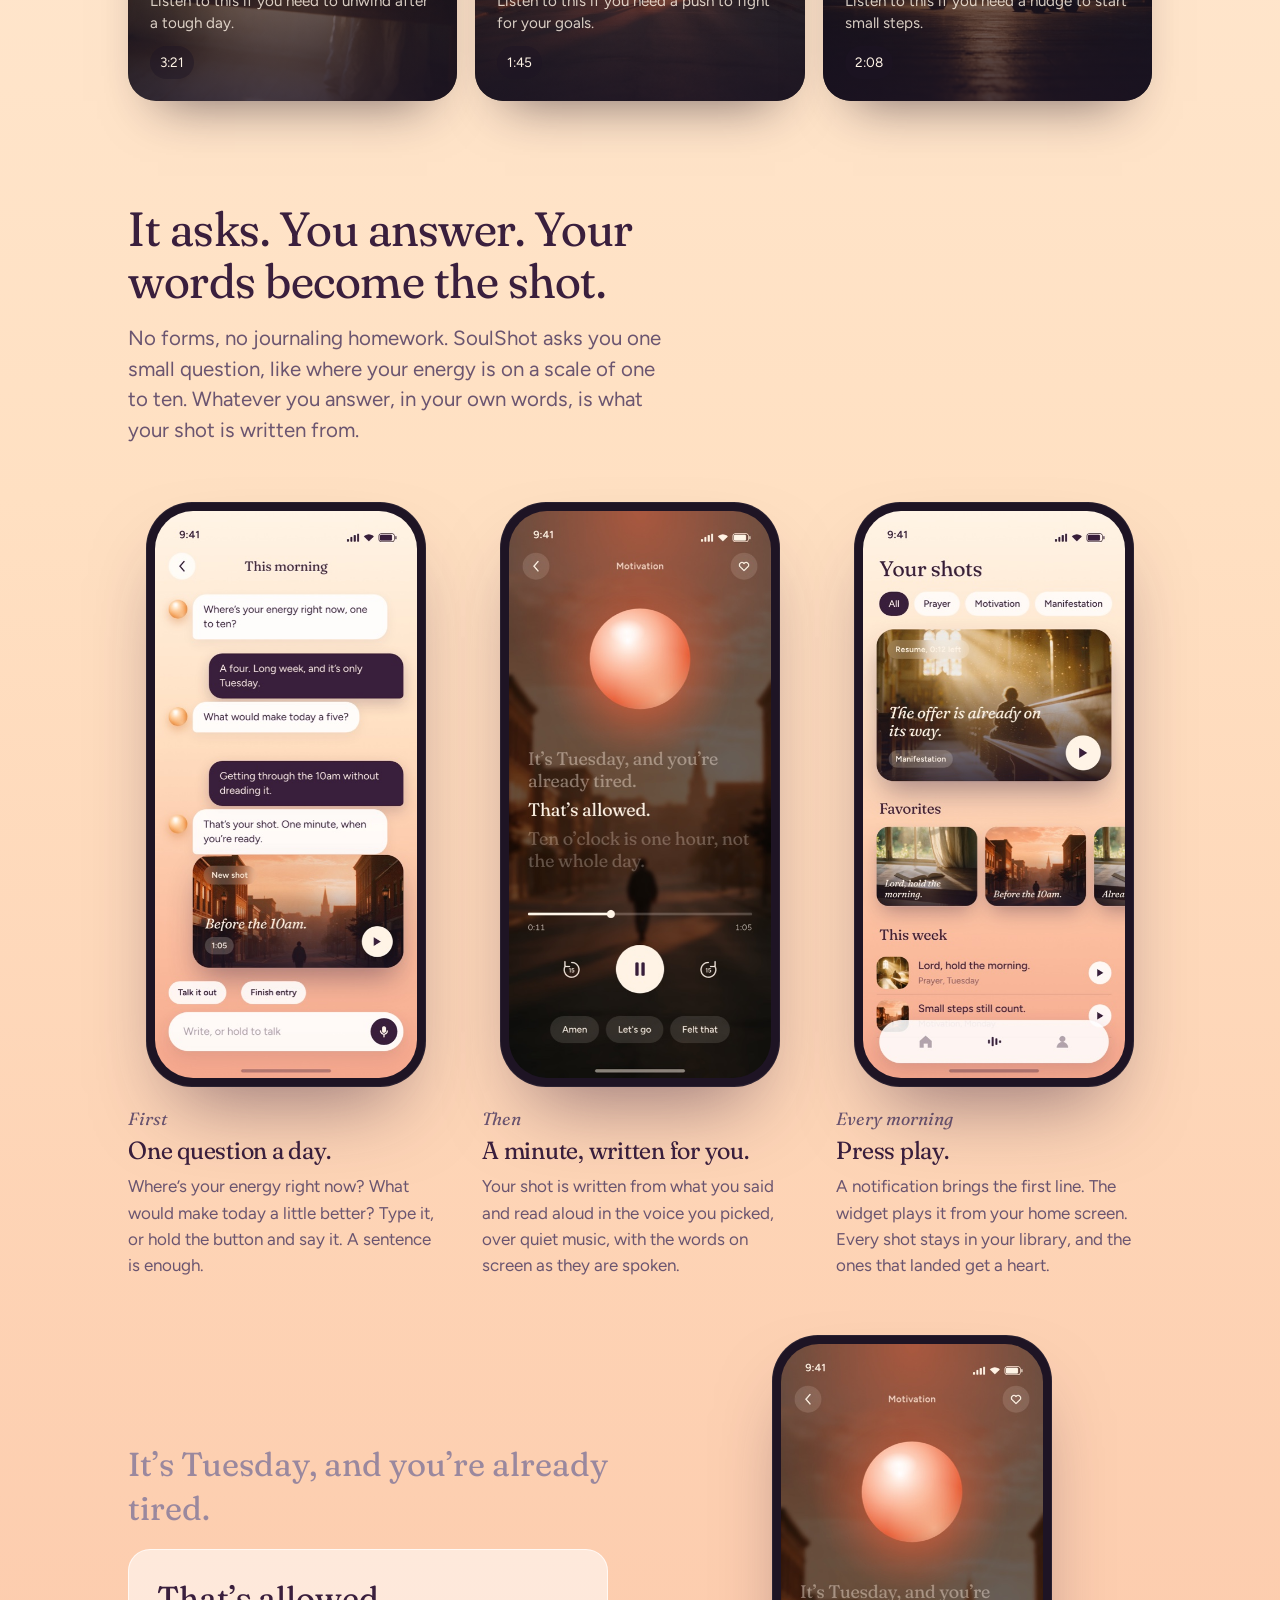
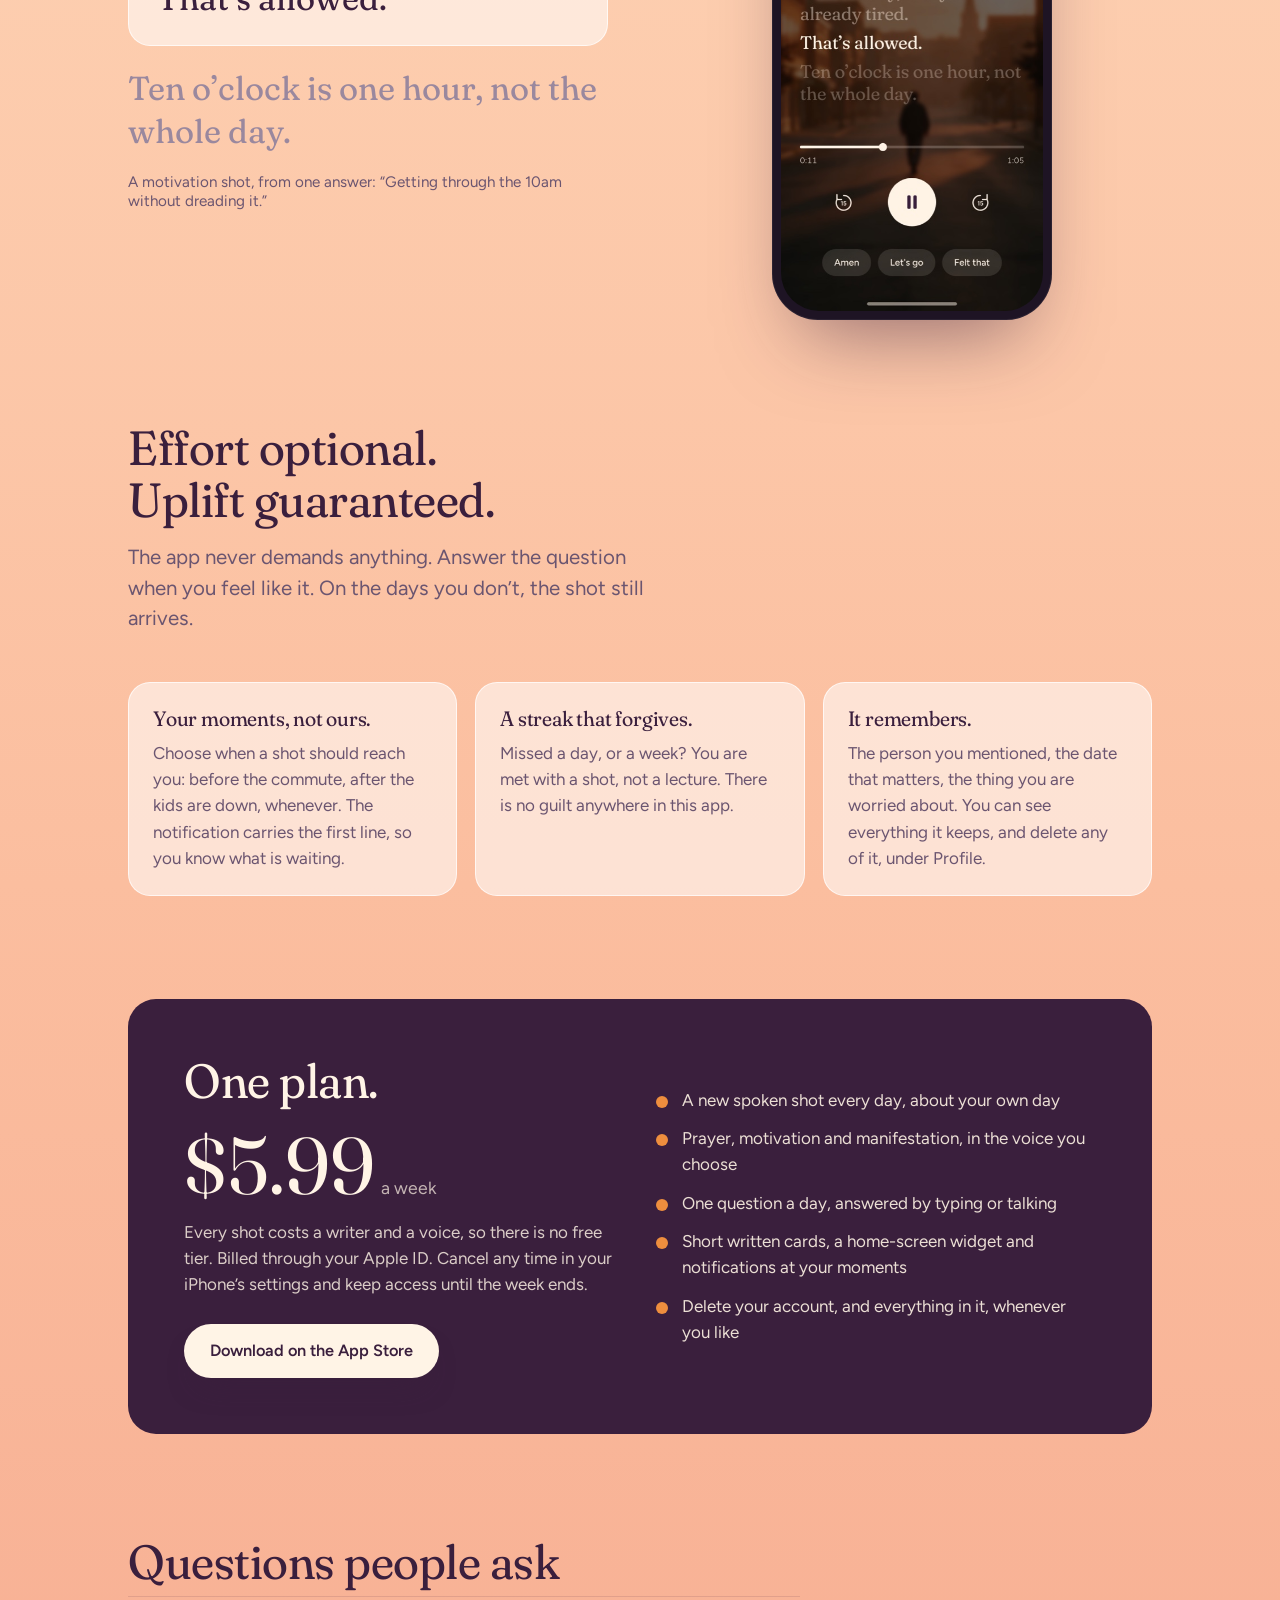
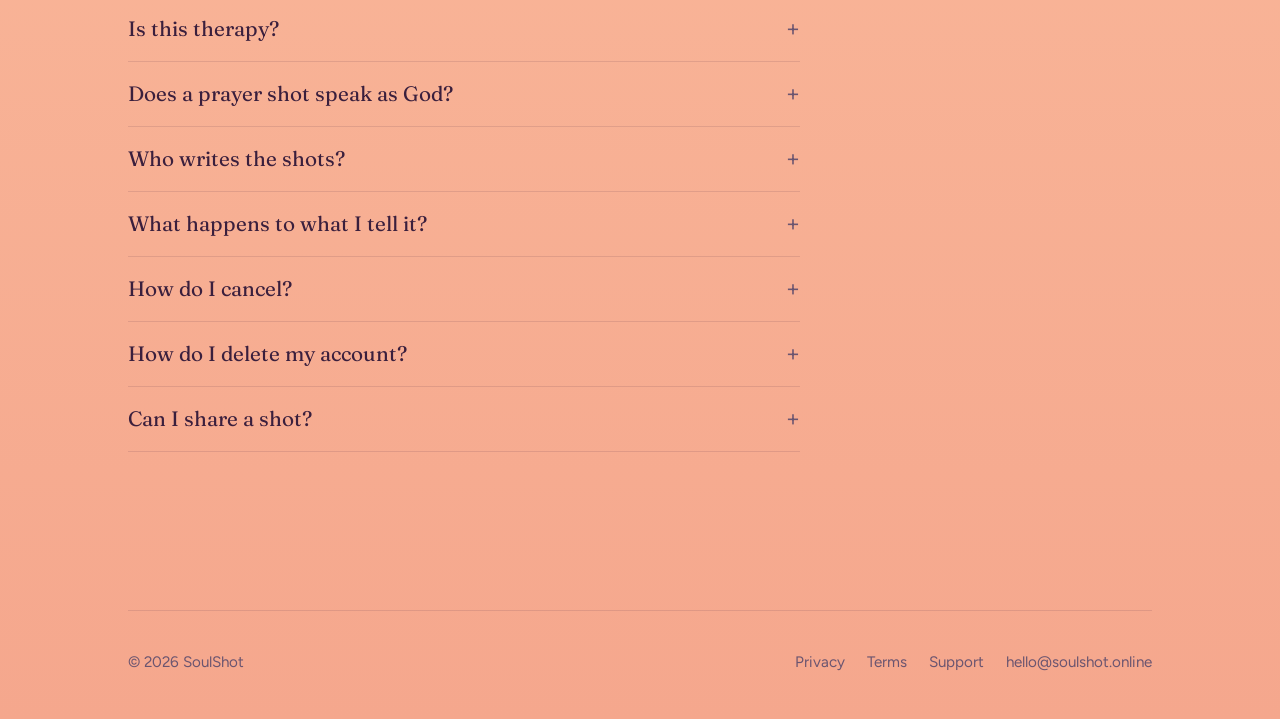
==== commit fbeb122f: "Support mailbox is hello@soulshot.online" ====
--- a/index.html
+++ b/index.html
@@ -278,7 +278,7 @@
       <a href="privacy/">Privacy</a>
       <a href="terms/">Terms</a>
       <a href="support/">Support</a>
-      <a href="mailto:support@soulshot.online">support@soulshot.online</a>
+      <a href="mailto:hello@soulshot.online">hello@soulshot.online</a>
     </nav>
   </div>
 </footer>
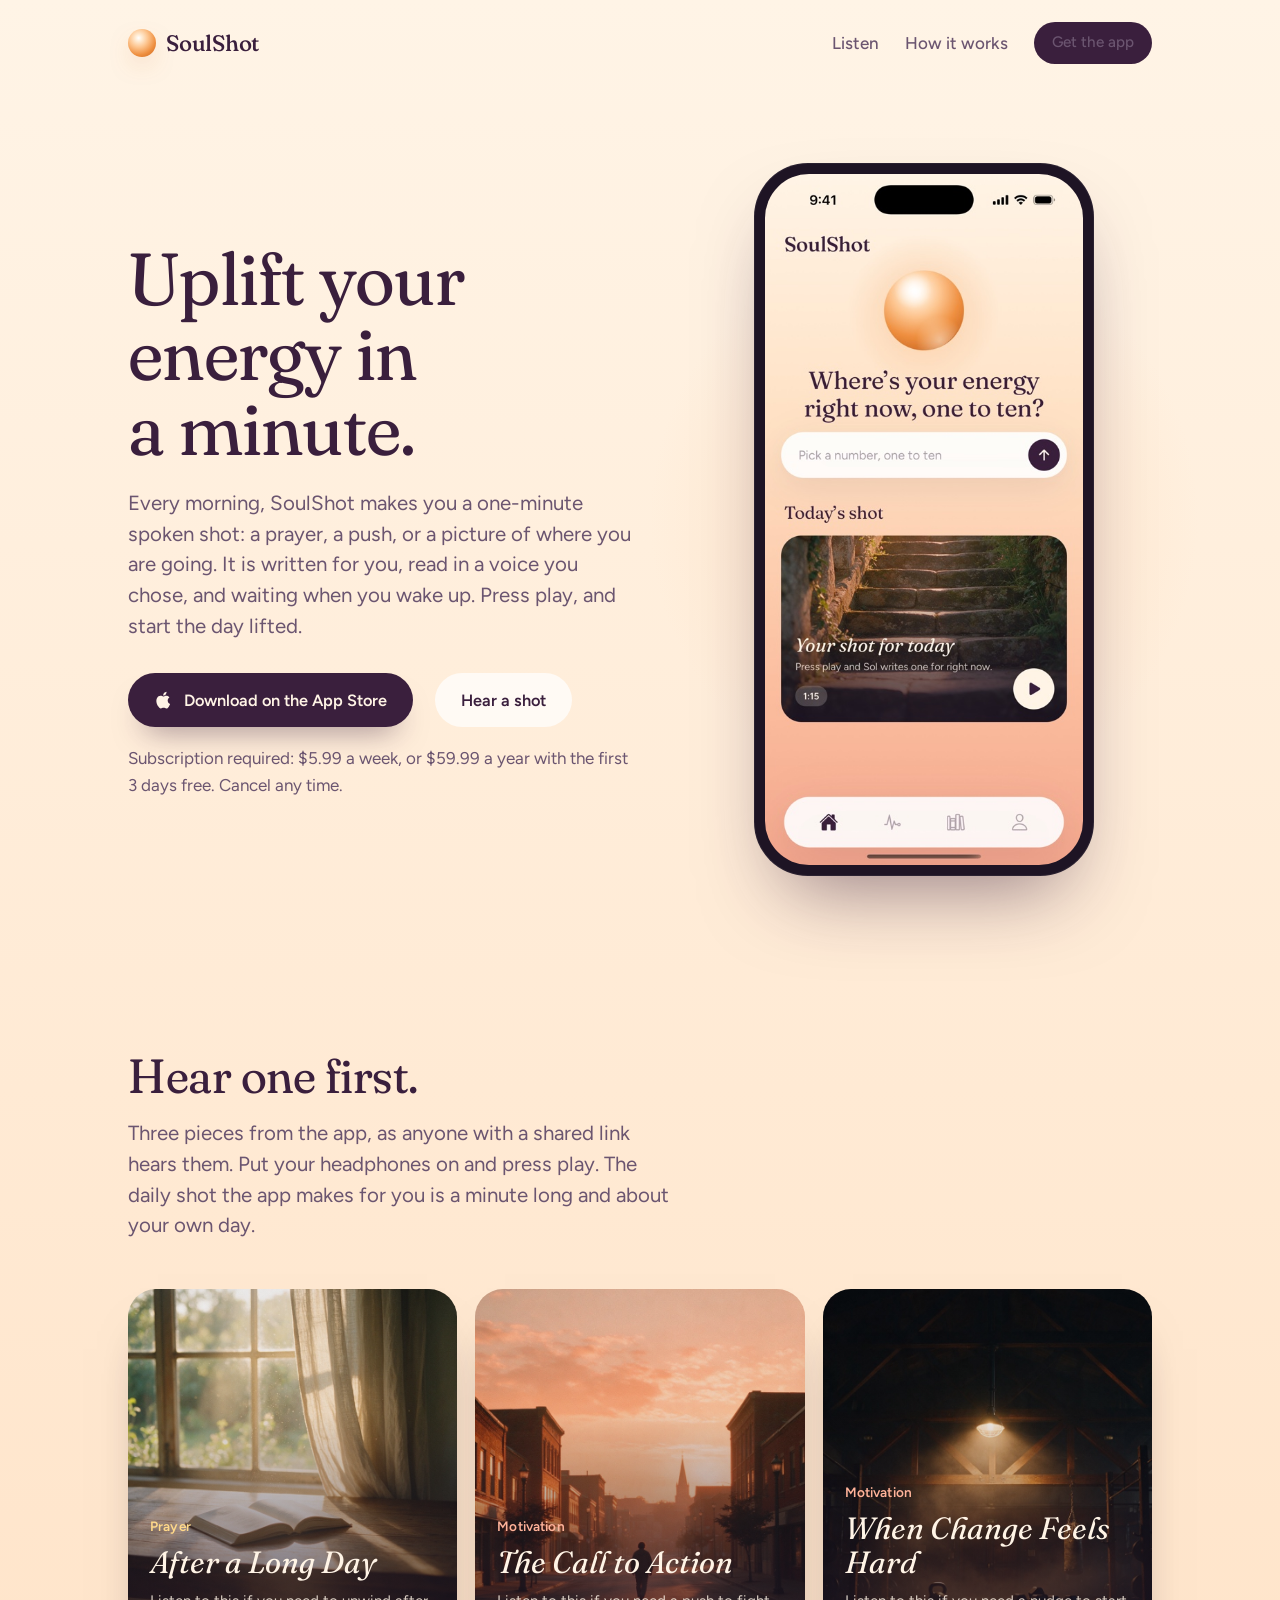
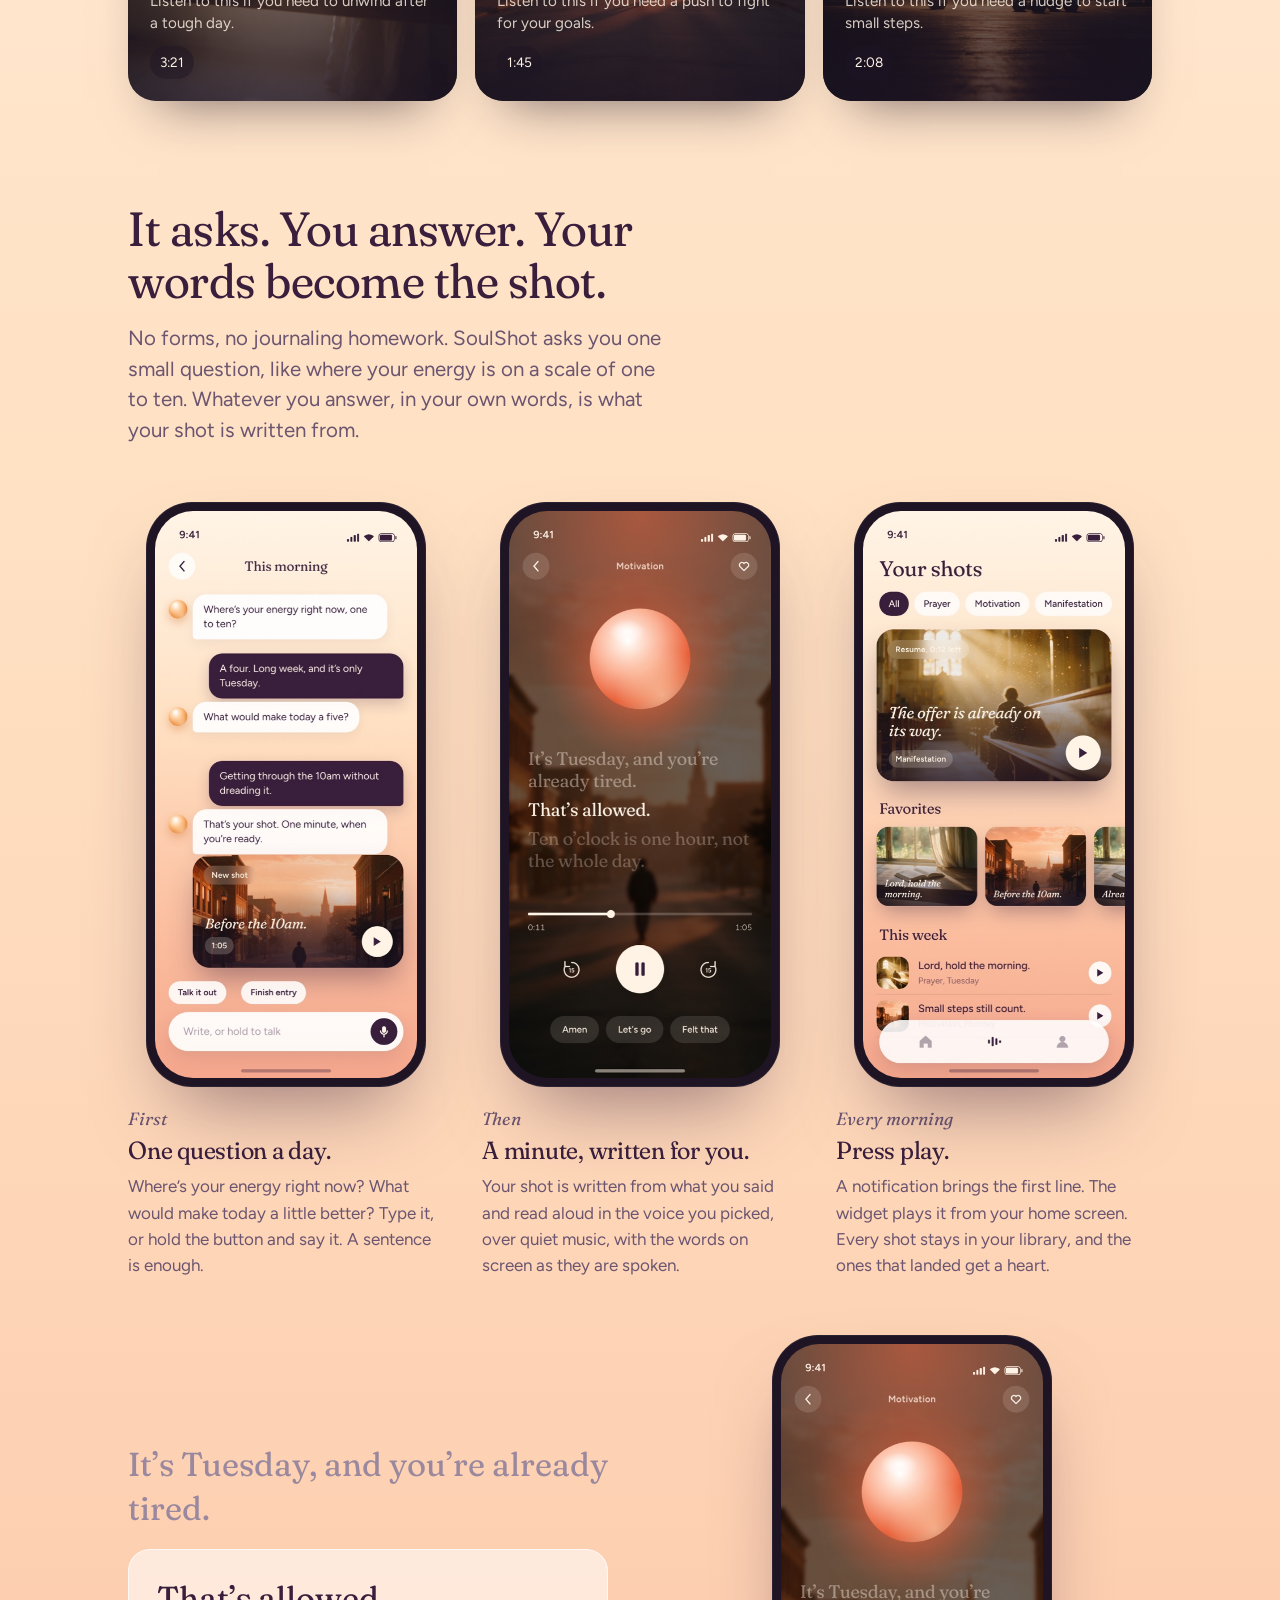
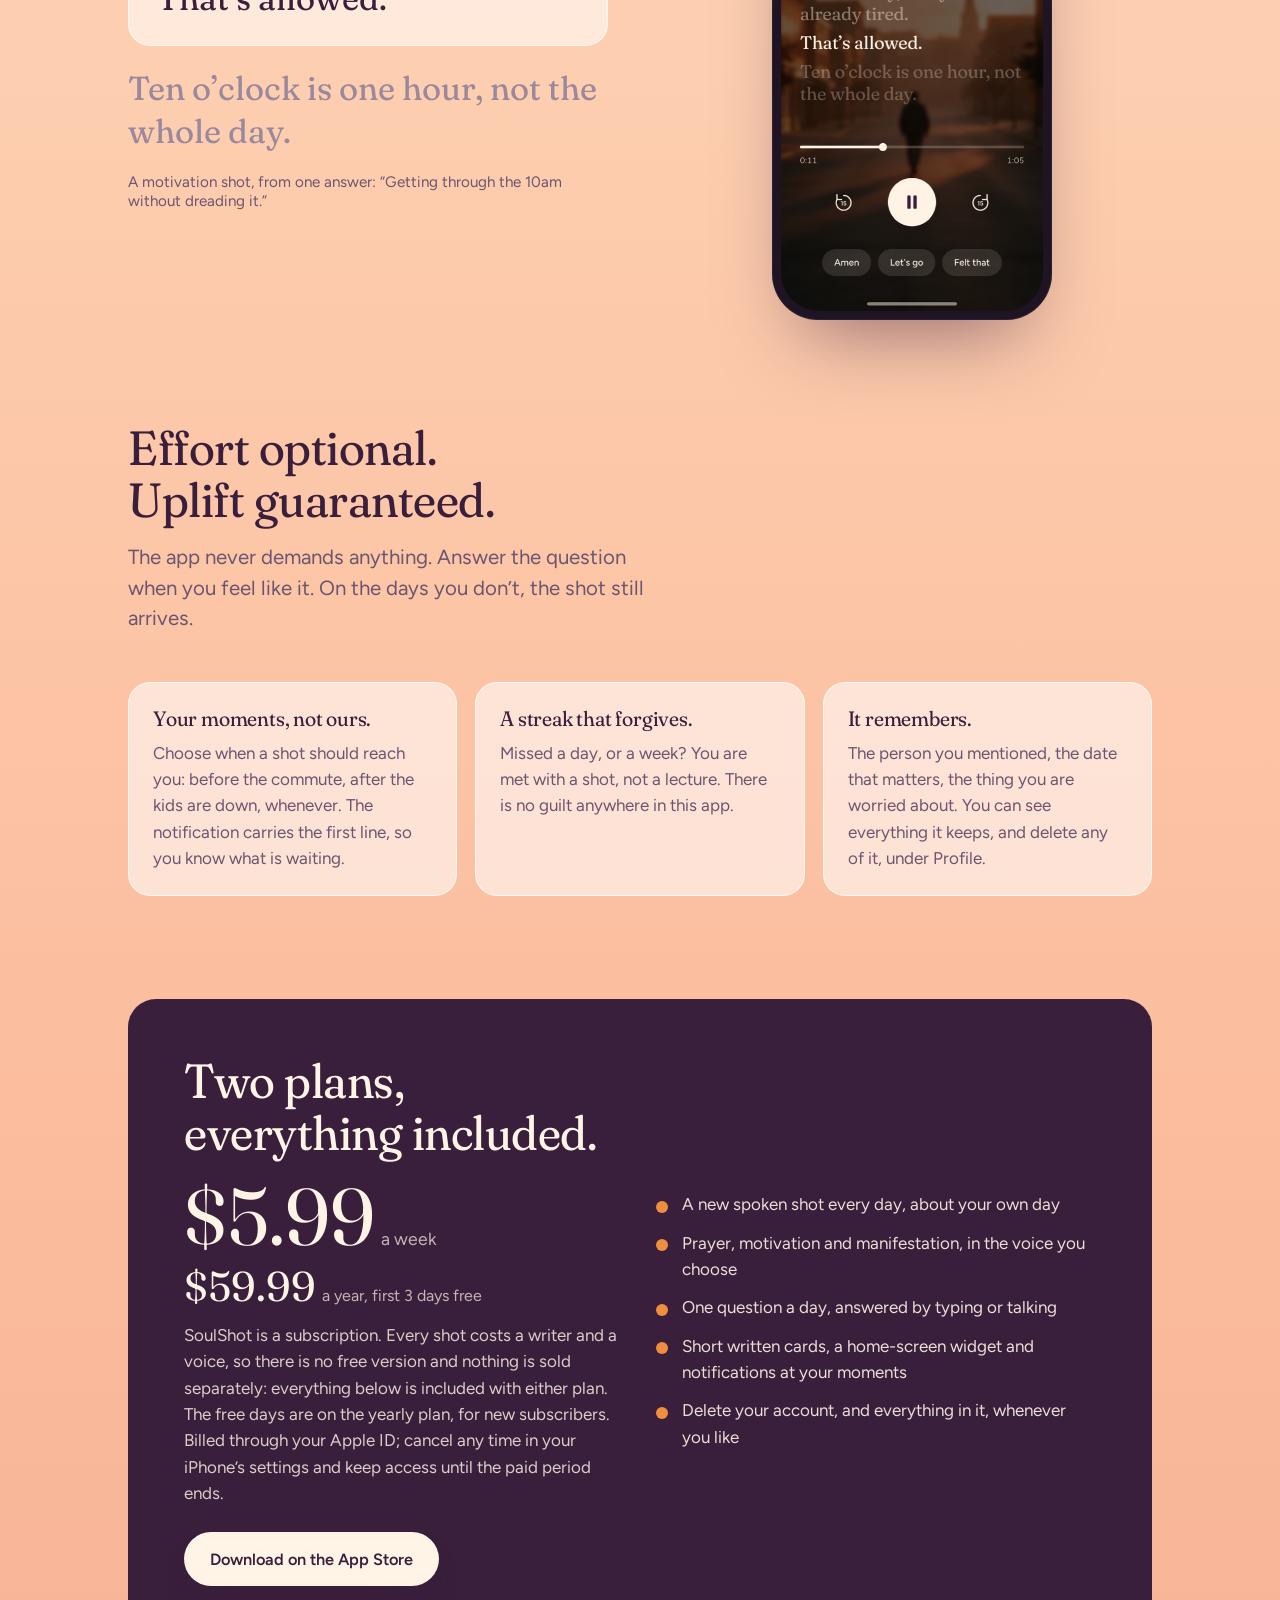
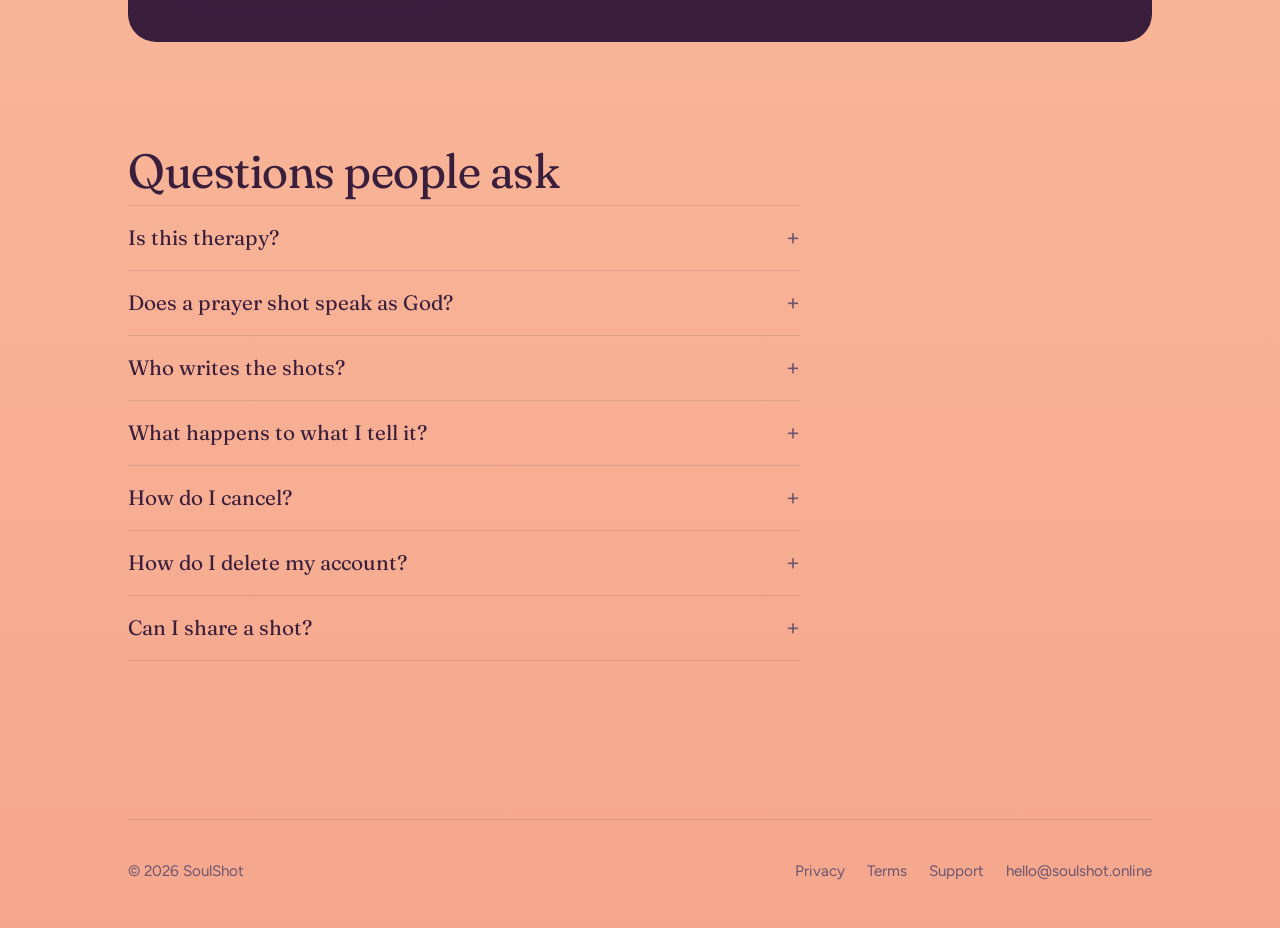
==== commit 7def2fa7: "Pricing: two plans (weekly, yearly with 3 free days); subscription required stated on landing, suppo" ====
--- a/index.html
+++ b/index.html
@@ -4,7 +4,7 @@
 <meta charset="utf-8">
 <meta name="viewport" content="width=device-width, initial-scale=1, viewport-fit=cover">
 <title>SoulShot</title>
-<meta name="description" content="Uplift your energy in a minute. A one-minute spoken shot of prayer, motivation or manifestation, made for you every morning. Press play.">
+<meta name="description" content="Uplift your energy in a minute. A one-minute spoken shot of prayer, motivation or manifestation, made for you every morning. Press play. Subscription required.">
 <link rel="canonical" href="https://soulshot.online/">
 <meta property="og:type" content="website">
 <meta property="og:site_name" content="SoulShot">
@@ -51,7 +51,7 @@
         </a>
         <a class="btn ghost listen-only" href="#listen" hidden>Hear a shot</a>
       </div>
-      <p class="hero-price">$5.99 a week. Cancel any time.</p>
+      <p class="hero-price">Subscription required: $5.99 a week, or $59.99 a year with the first 3 days free. Cancel any time.</p>
     </div>
     <div class="hero-art">
       <div class="orb-video" aria-hidden="true">
@@ -169,9 +169,10 @@
   <section class="section" id="price" aria-labelledby="price-title">
     <div class="price">
       <div>
-        <h2 id="price-title">One plan.</h2>
+        <h2 id="price-title">Two plans, everything included.</h2>
         <div class="amount" style="margin-top:18px">$5.99<span>a week</span></div>
-        <p>Every shot costs a writer and a voice, so there is no free tier. Billed through your Apple ID. Cancel any time in your iPhone’s settings and keep access until the week ends.</p>
+        <div class="amount alt">$59.99<span>a year, first 3 days free</span></div>
+        <p>SoulShot is a subscription. Every shot costs a writer and a voice, so there is no free version and nothing is sold separately: everything below is included with either plan. The free days are on the yearly plan, for new subscribers. Billed through your Apple ID; cancel any time in your iPhone’s settings and keep access until the paid period ends.</p>
         <a class="btn" href="https://apps.apple.com/app/id6813150517" style="margin-top:26px">Download on the App Store</a>
       </div>
       <ul>
@@ -205,7 +206,7 @@
       </details>
       <details>
         <summary>How do I cancel?</summary>
-        <p>In your iPhone’s Settings: tap your name, then Subscriptions, then SoulShot. Cancel at least 24 hours before the week ends to avoid the next charge. You keep access until then.</p>
+        <p>In your iPhone’s Settings: tap your name, then Subscriptions, then SoulShot. Cancel at least 24 hours before the current period ends (or before the free days end) to avoid the next charge. You keep access until then.</p>
       </details>
       <details>
         <summary>How do I delete my account?</summary>
--- a/site.css
+++ b/site.css
@@ -227,6 +227,8 @@
 }
 .price .amount { font-family: var(--serif); font-size: clamp(3rem, 7vw, 5rem); line-height: 1; }
 .price .amount span { font-family: var(--sans); font-size: 1.1rem; color: rgba(255, 244, 230, .7); margin-left: 6px; }
+.price .amount.alt { font-size: clamp(1.8rem, 4vw, 2.6rem); margin-top: 10px; }
+.price .amount.alt span { font-size: 1rem; }
 .price p { color: rgba(255, 244, 230, .82); margin-top: 14px; max-width: 30rem; }
 .price .btn { background: var(--cream); color: var(--plum); }
 .price ul { list-style: none; padding: 0; margin: 0; display: grid; gap: 12px; }
